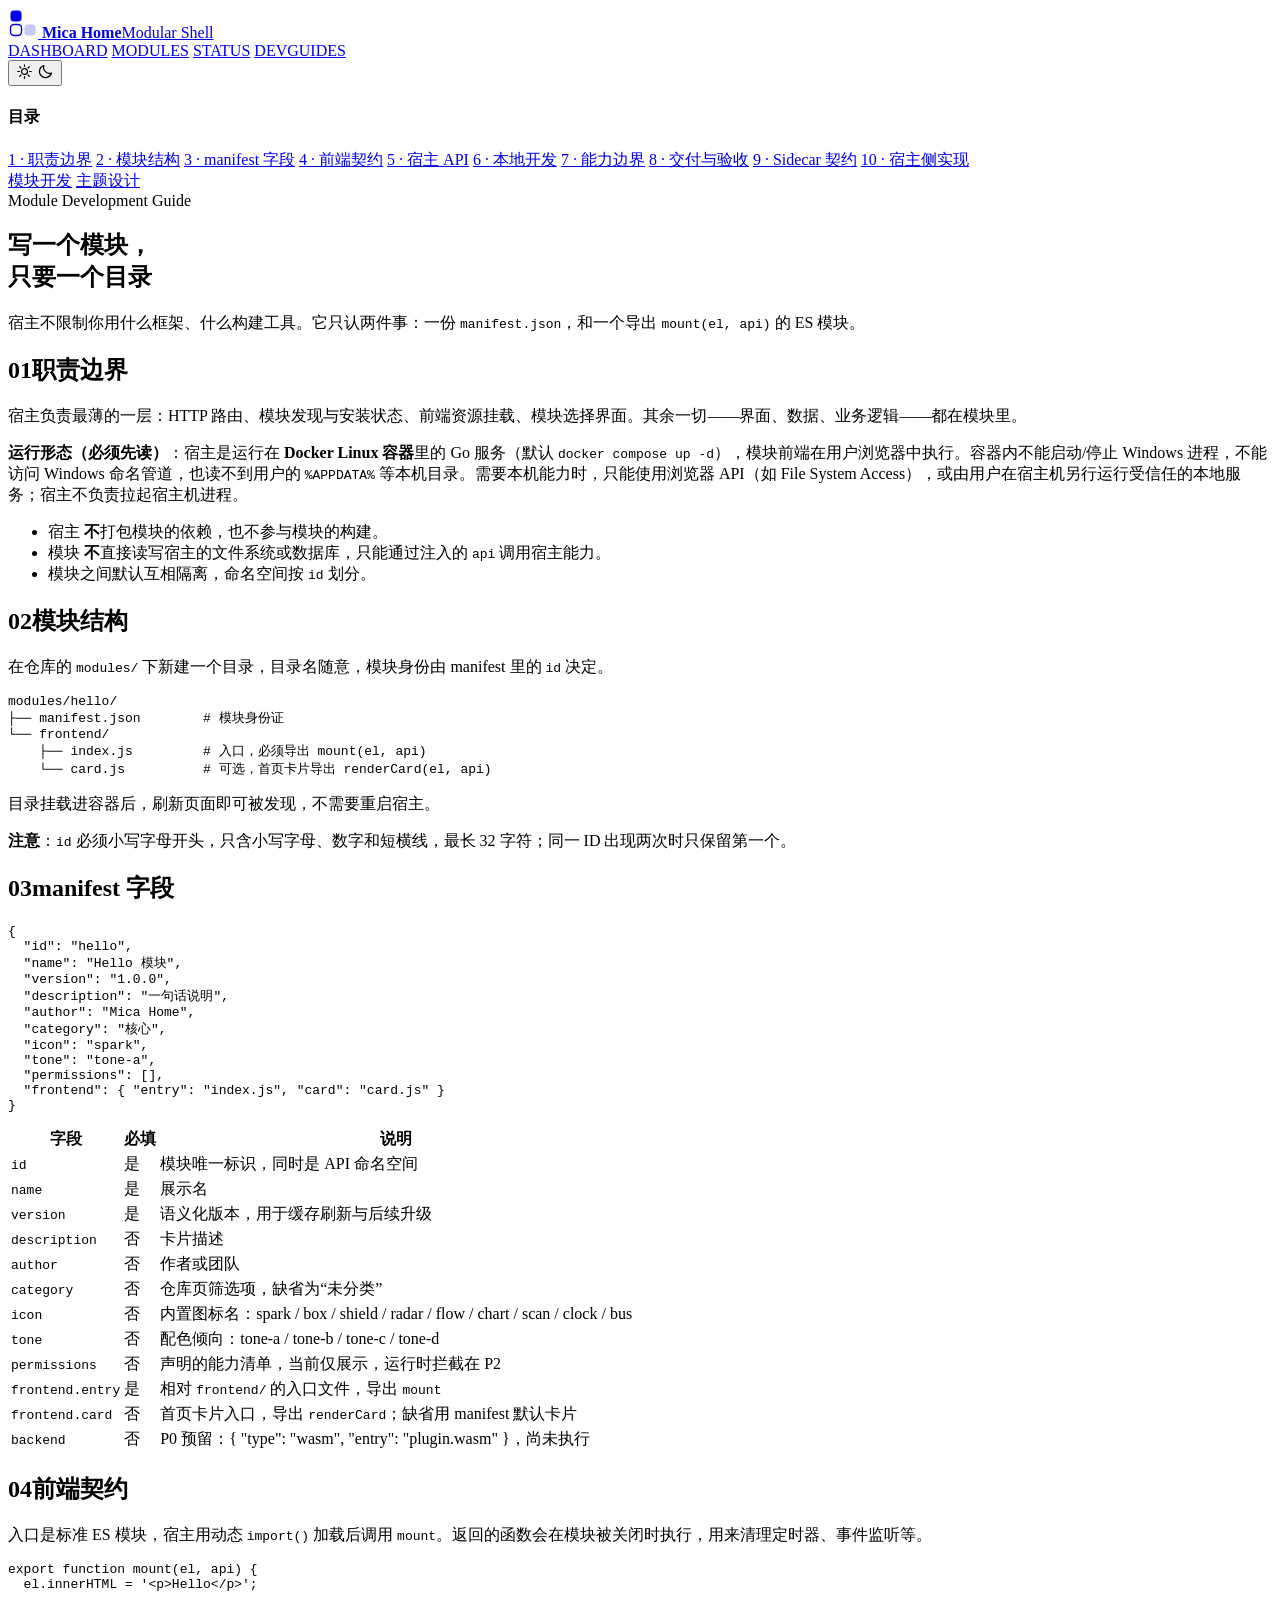
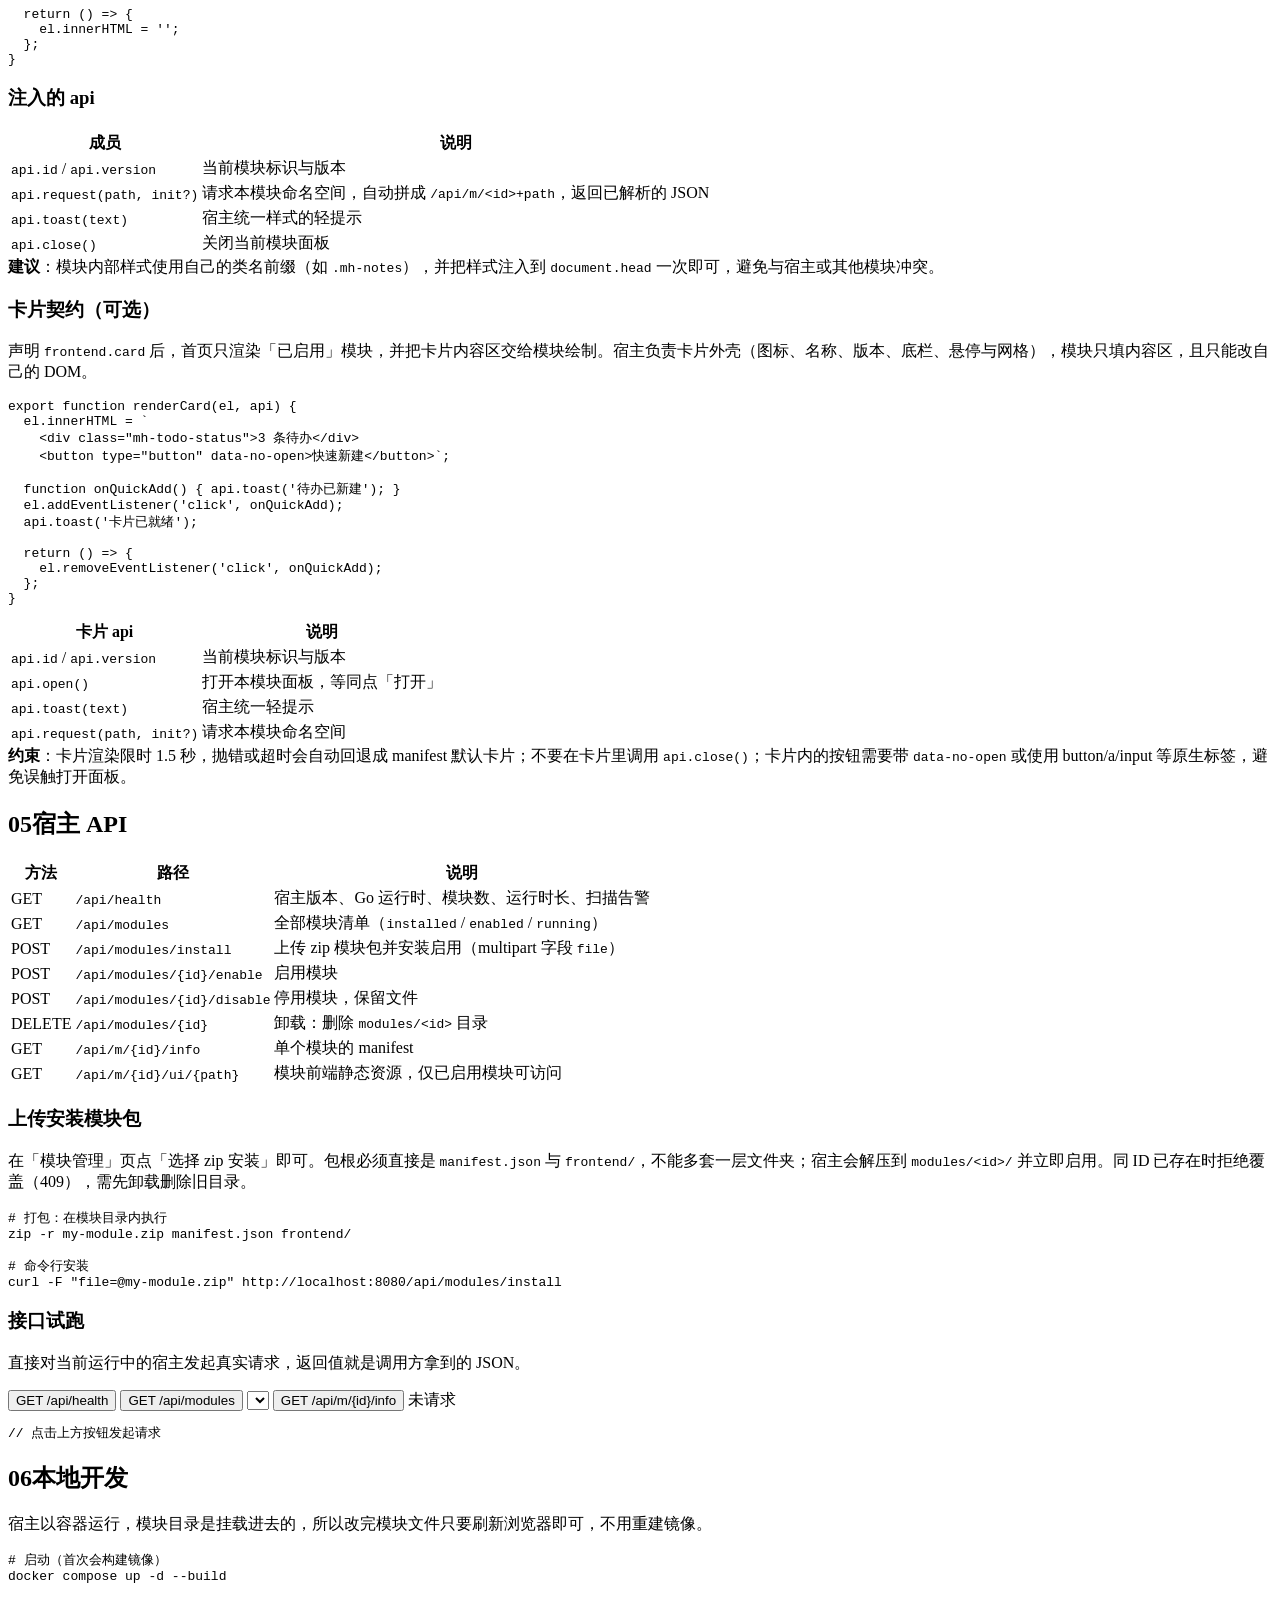
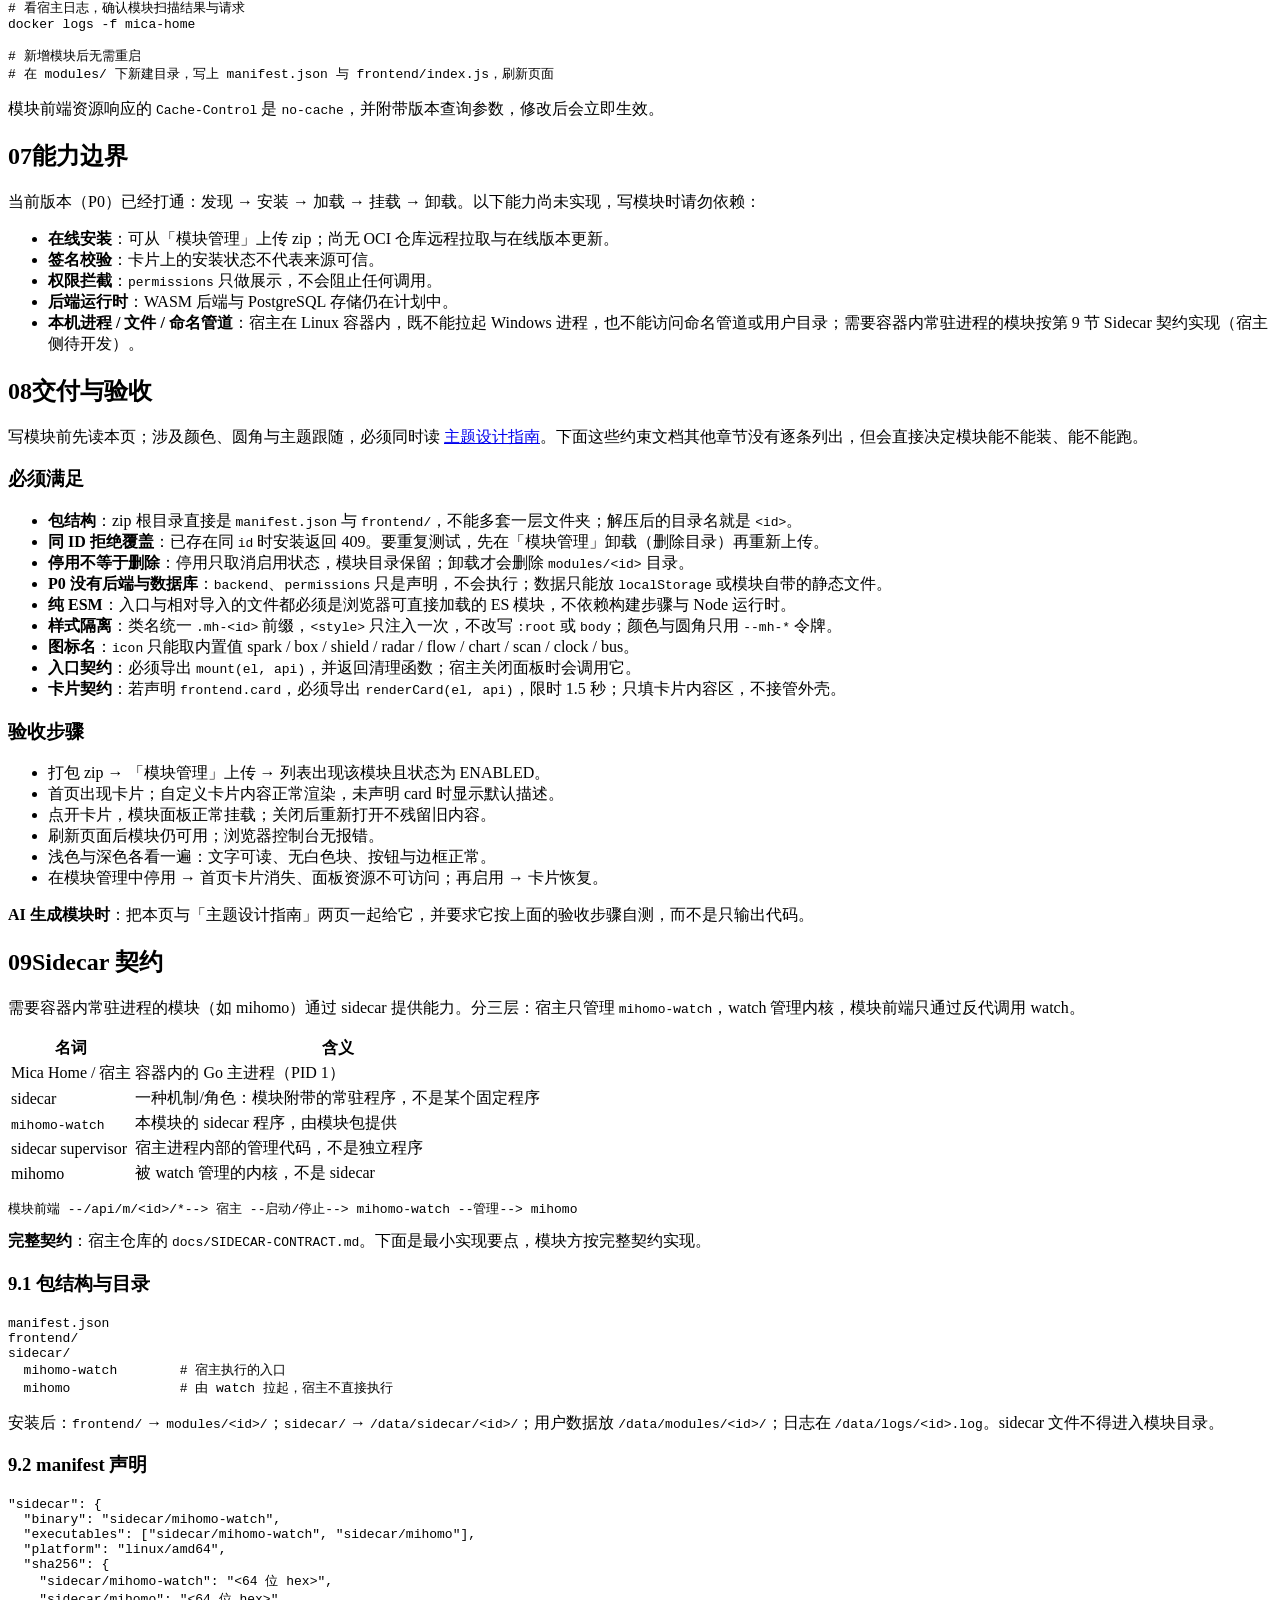
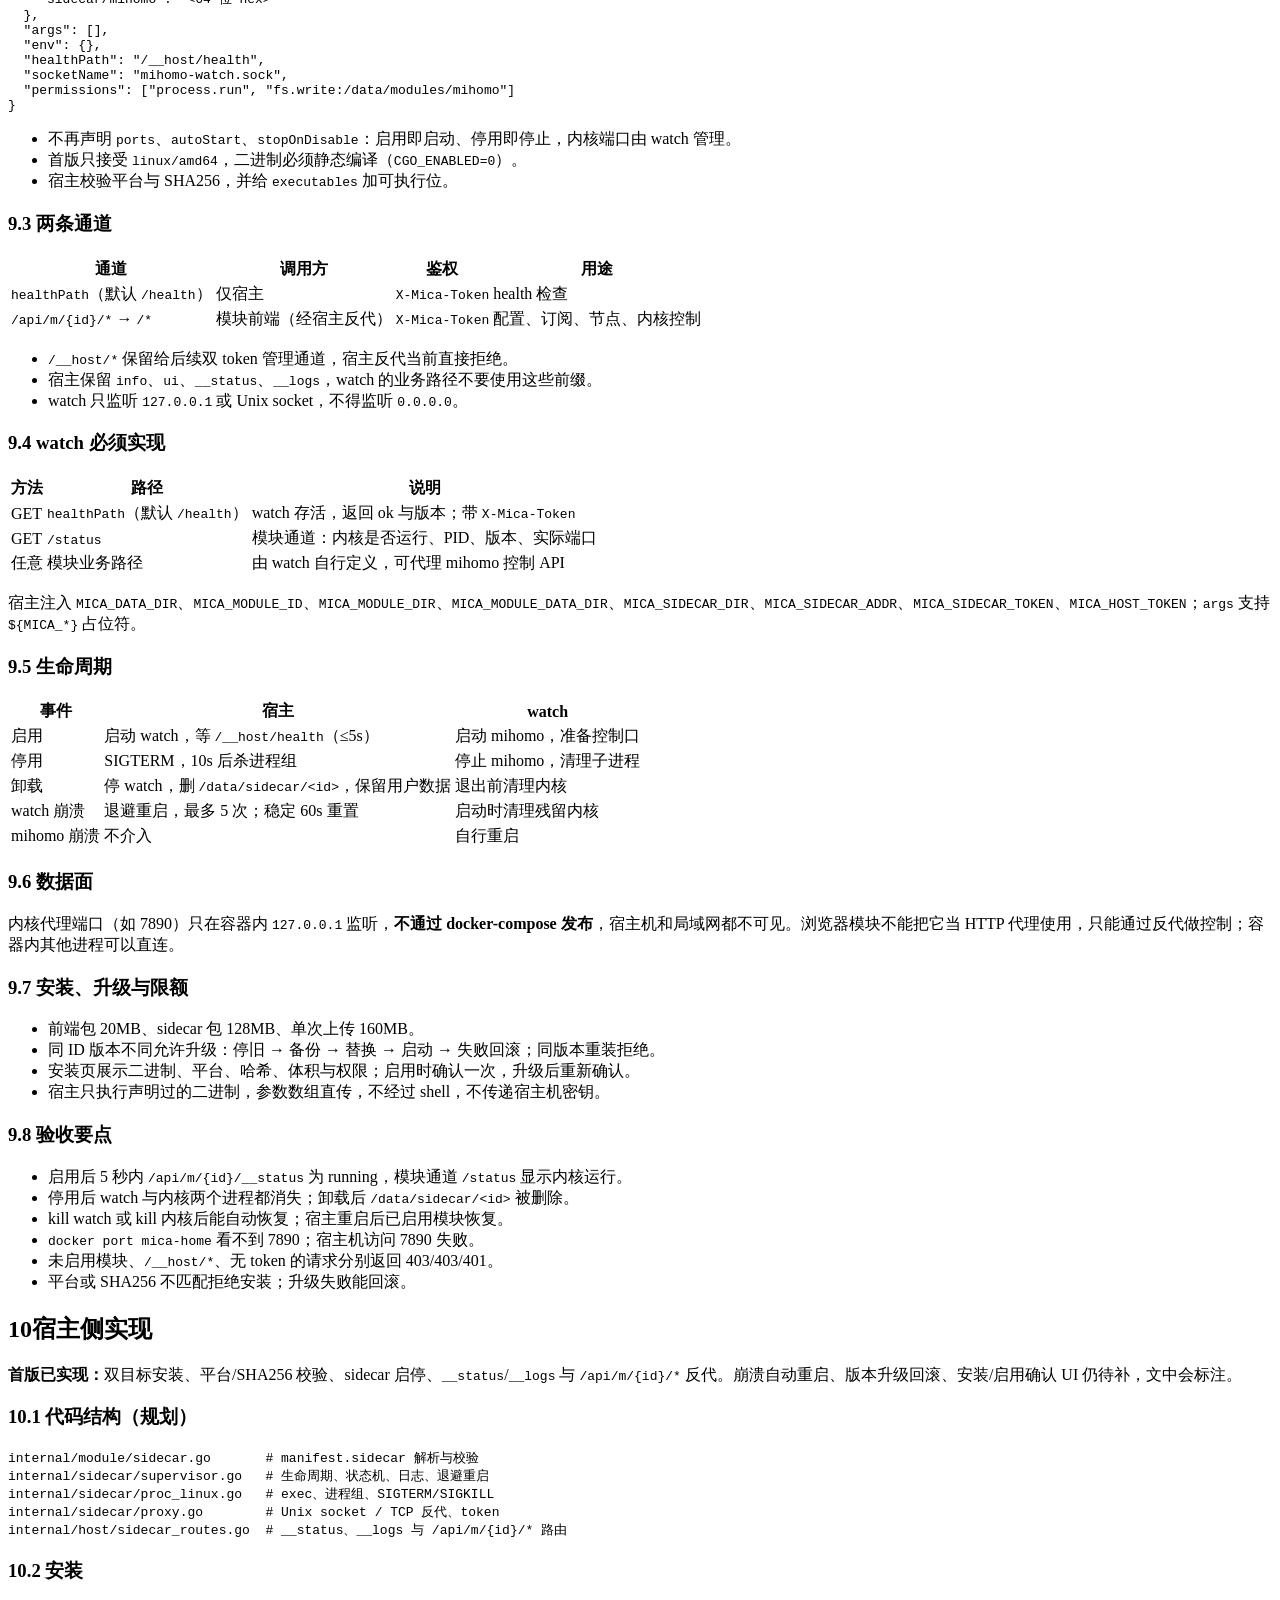
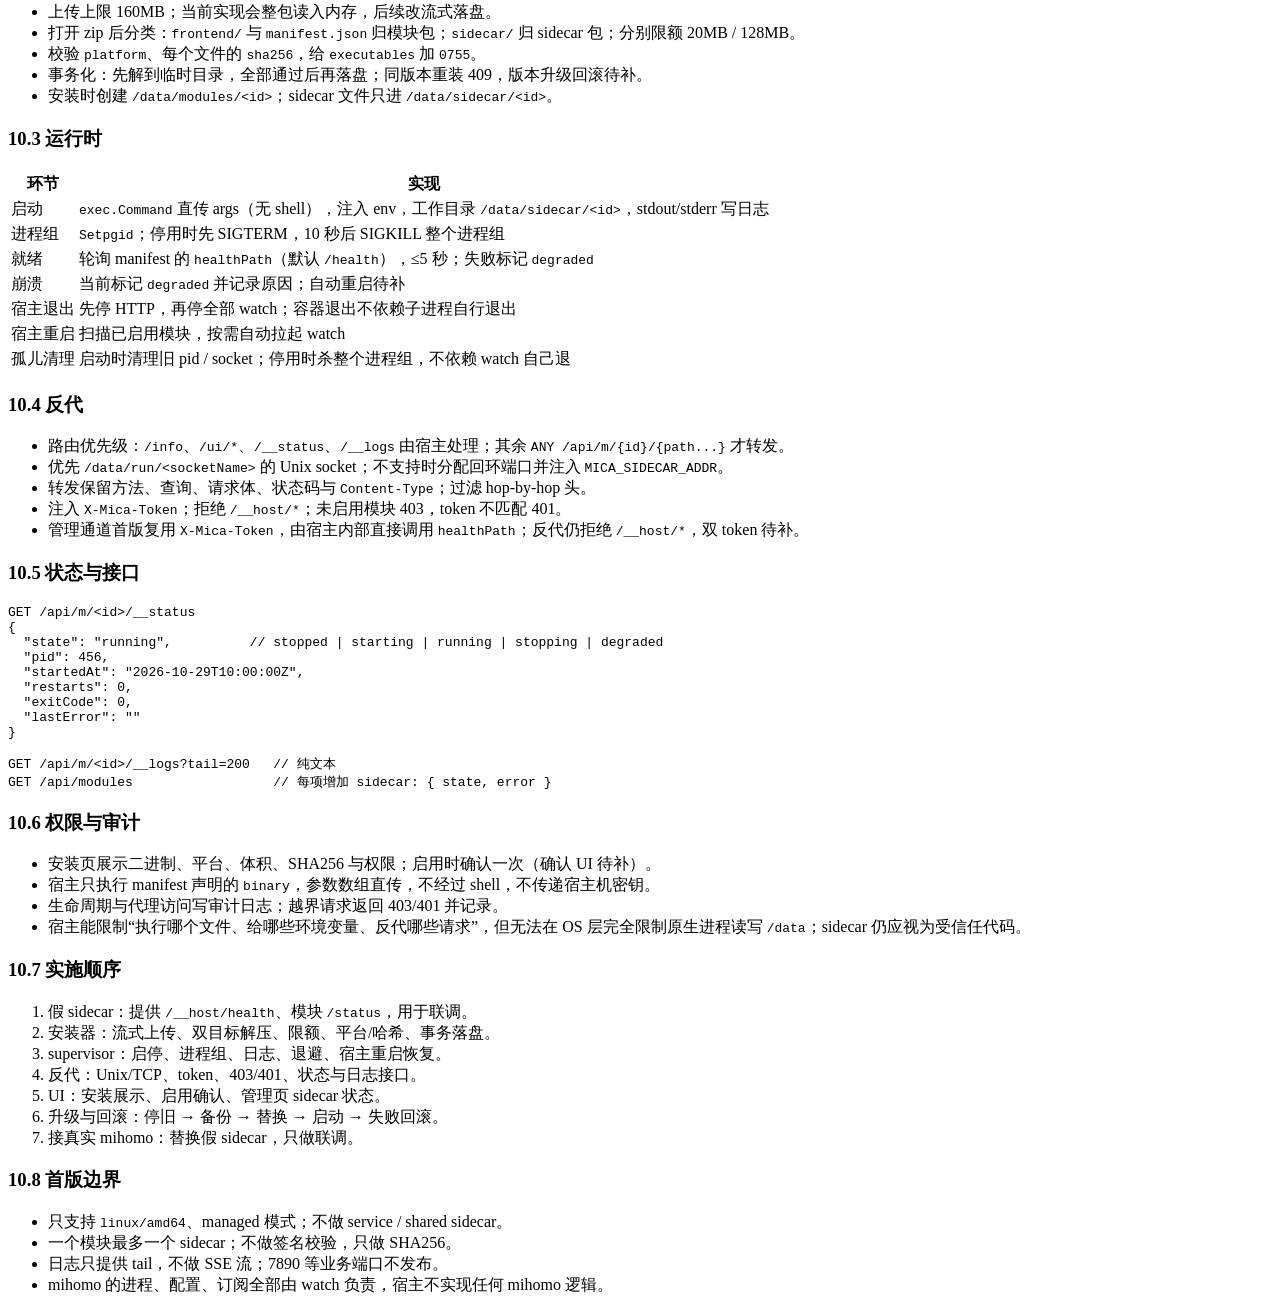
==== web/docs-modules.html @ d414cf8b "feat: 实现宿主 sidecar 首版并拆分文档与状态页 新增模块 sidecar 安装、启停、反代与状态日志接口；拆分模块/主题开发文档，新增 STATUS 页面；统一导航与视觉规范。" ====
<!DOCTYPE html>
<html lang="zh-CN">
<head>
<meta charset="UTF-8">
<meta name="viewport" content="width=device-width, initial-scale=1.0">
<title>模块开发 · Mica Home</title>
<link rel="preconnect" href="https://fonts.googleapis.com">
<link rel="preconnect" href="https://fonts.gstatic.com" crossorigin>
<link href="https://fonts.googleapis.com/css2?family=IBM+Plex+Mono:wght@400;500&display=swap" rel="stylesheet">
<link rel="stylesheet" href="/theme.css">
<link rel="stylesheet" href="/docs.css">
<script src="/theme.js"></script>
</head>
<body>
<div class="scene" aria-hidden="true"><div class="blob b1"></div><div class="blob b2"></div></div>

<header class="topbar">
  <a class="brand" href="/">
    <svg width="30" height="30" viewBox="0 0 30 30" fill="none" aria-hidden="true">
      <rect x="2.5" y="2.5" width="11" height="11" rx="3.5" fill="currentColor"/>
      <rect x="16.5" y="2.5" width="11" height="11" rx="3.5" fill="var(--mh-accent)"/>
      <rect x="2.5" y="16.5" width="11" height="11" rx="3.5" stroke="currentColor" stroke-width="1.4"/>
      <rect x="16.5" y="16.5" width="11" height="11" rx="3.5" fill="currentColor" opacity=".22"/>
    </svg>
    <span class="brand-name"><b>Mica Home</b><span>Modular Shell</span></span>
  </a>
  <nav class="topbar-nav" aria-label="主导航">
    <a href="/">DASHBOARD</a>
    <a href="/manage">MODULES</a>
    <a href="/status">STATUS</a>
    <a href="/docs/modules" aria-current="page">DEVGUIDES</a>
  </nav>
  <div class="spacer"></div>
  <button class="theme-toggle" data-theme-toggle type="button" aria-pressed="false" aria-label="切换主题" title="切换主题">
    <svg class="i-sun" width="17" height="17" viewBox="0 0 24 24" fill="none" stroke="currentColor" stroke-width="1.7" stroke-linecap="round" aria-hidden="true"><circle cx="12" cy="12" r="4.2"/><path d="M12 2.5v2.4M12 19.1v2.4M2.5 12h2.4M19.1 12h2.4M5.3 5.3l1.7 1.7M17 17l1.7 1.7M18.7 5.3L17 7M7 17l-1.7 1.7"/></svg>
    <svg class="i-moon" width="17" height="17" viewBox="0 0 24 24" fill="none" stroke="currentColor" stroke-width="1.7" stroke-linecap="round" stroke-linejoin="round" aria-hidden="true"><path d="M20.5 14.3A8.6 8.6 0 019.7 3.5a8.7 8.7 0 1010.8 10.8z"/></svg>
  </button>
</header>

<div class="layout">
  <aside class="toc">
    <h4>目录</h4>
    <a href="#overview">1 · 职责边界</a>
    <a href="#structure">2 · 模块结构</a>
    <a href="#manifest">3 · manifest 字段</a>
    <a href="#mount">4 · 前端契约</a>
    <a href="#api">5 · 宿主 API</a>
    <a href="#debug">6 · 本地开发</a>
    <a href="#roadmap">7 · 能力边界</a>
    <a href="#acceptance">8 · 交付与验收</a>
    <a href="#sidecar">9 · Sidecar 契约</a>
    <a href="#impl">10 · 宿主侧实现</a>
  </aside>

  <article>
    <nav class="doc-switch" aria-label="文档分册">
      <a href="/docs/modules" aria-current="page">模块开发</a>
      <a href="/docs/theme">主题设计</a>
    </nav>

    <div class="doc-head">
      <div class="eyebrow"><i></i>Module Development Guide</div>
      <h1>写一个模块，<br>只要一个目录</h1>
      <p>宿主不限制你用什么框架、什么构建工具。它只认两件事：一份 <code>manifest.json</code>，和一个导出 <code>mount(el, api)</code> 的 ES 模块。</p>
    </div>

    <section id="overview">
      <h2><span class="n">01</span>职责边界</h2>
      <p>宿主负责最薄的一层：HTTP 路由、模块发现与安装状态、前端资源挂载、模块选择界面。其余一切——界面、数据、业务逻辑——都在模块里。</p>
      <div class="note"><b>运行形态（必须先读）</b>：宿主是运行在 <b>Docker Linux 容器</b>里的 Go 服务（默认 <code>docker compose up -d</code>），模块前端在用户浏览器中执行。容器内不能启动/停止 Windows 进程，不能访问 Windows 命名管道，也读不到用户的 <code>%APPDATA%</code> 等本机目录。需要本机能力时，只能使用浏览器 API（如 File System Access），或由用户在宿主机另行运行受信任的本地服务；宿主不负责拉起宿主机进程。</div>
      <ul class="plain">
        <li>宿主 <b>不</b>打包模块的依赖，也不参与模块的构建。</li>
        <li>模块 <b>不</b>直接读写宿主的文件系统或数据库，只能通过注入的 <code>api</code> 调用宿主能力。</li>
        <li>模块之间默认互相隔离，命名空间按 <code>id</code> 划分。</li>
      </ul>
    </section>

    <section id="structure">
      <h2><span class="n">02</span>模块结构</h2>
      <p>在仓库的 <code>modules/</code> 下新建一个目录，目录名随意，模块身份由 manifest 里的 <code>id</code> 决定。</p>
      <pre><code>modules/hello/
├── manifest.json        # 模块身份证
└── frontend/
    ├── index.js         # 入口，必须导出 mount(el, api)
    └── card.js          # 可选，首页卡片导出 renderCard(el, api)</code></pre>
      <p>目录挂载进容器后，刷新页面即可被发现，不需要重启宿主。</p>
      <div class="note"><b>注意</b>：<code>id</code> 必须小写字母开头，只含小写字母、数字和短横线，最长 32 字符；同一 ID 出现两次时只保留第一个。</div>
    </section>

    <section id="manifest">
      <h2><span class="n">03</span>manifest 字段</h2>
      <pre><code>{
  "id": "hello",
  "name": "Hello 模块",
  "version": "1.0.0",
  "description": "一句话说明",
  "author": "Mica Home",
  "category": "核心",
  "icon": "spark",
  "tone": "tone-a",
  "permissions": [],
  "frontend": { "entry": "index.js", "card": "card.js" }
}</code></pre>
      <table>
        <thead><tr><th>字段</th><th>必填</th><th>说明</th></tr></thead>
        <tbody>
          <tr><td><code>id</code></td><td>是</td><td>模块唯一标识，同时是 API 命名空间</td></tr>
          <tr><td><code>name</code></td><td>是</td><td>展示名</td></tr>
          <tr><td><code>version</code></td><td>是</td><td>语义化版本，用于缓存刷新与后续升级</td></tr>
          <tr><td><code>description</code></td><td>否</td><td>卡片描述</td></tr>
          <tr><td><code>author</code></td><td>否</td><td>作者或团队</td></tr>
          <tr><td><code>category</code></td><td>否</td><td>仓库页筛选项，缺省为“未分类”</td></tr>
          <tr><td><code>icon</code></td><td>否</td><td>内置图标名：<span class="mono">spark / box / shield / radar / flow / chart / scan / clock / bus</span></td></tr>
          <tr><td><code>tone</code></td><td>否</td><td>配色倾向：<span class="mono">tone-a / tone-b / tone-c / tone-d</span></td></tr>
          <tr><td><code>permissions</code></td><td>否</td><td>声明的能力清单，当前仅展示，运行时拦截在 P2</td></tr>
          <tr><td><code>frontend.entry</code></td><td>是</td><td>相对 <code>frontend/</code> 的入口文件，导出 <code>mount</code></td></tr>
          <tr><td><code>frontend.card</code></td><td>否</td><td>首页卡片入口，导出 <code>renderCard</code>；缺省用 manifest 默认卡片</td></tr>
          <tr><td><code>backend</code></td><td>否</td><td>P0 预留：<span class="mono">{ "type": "wasm", "entry": "plugin.wasm" }</span>，尚未执行</td></tr>
        </tbody>
      </table>
    </section>

    <section id="mount">
      <h2><span class="n">04</span>前端契约</h2>
      <p>入口是标准 ES 模块，宿主用动态 <code>import()</code> 加载后调用 <code>mount</code>。返回的函数会在模块被关闭时执行，用来清理定时器、事件监听等。</p>
      <pre><code>export function mount(el, api) {
  el.innerHTML = '&lt;p&gt;Hello&lt;/p&gt;';

  return () =&gt; {
    el.innerHTML = '';
  };
}</code></pre>
      <h3>注入的 api</h3>
      <table>
        <thead><tr><th>成员</th><th>说明</th></tr></thead>
        <tbody>
          <tr><td><code>api.id</code> / <code>api.version</code></td><td>当前模块标识与版本</td></tr>
          <tr><td><code>api.request(path, init?)</code></td><td>请求本模块命名空间，自动拼成 <code>/api/m/&lt;id&gt;+path</code>，返回已解析的 JSON</td></tr>
          <tr><td><code>api.toast(text)</code></td><td>宿主统一样式的轻提示</td></tr>
          <tr><td><code>api.close()</code></td><td>关闭当前模块面板</td></tr>
        </tbody>
      </table>
      <div class="note"><b>建议</b>：模块内部样式使用自己的类名前缀（如 <code>.mh-notes</code>），并把样式注入到 <code>document.head</code> 一次即可，避免与宿主或其他模块冲突。</div>

      <h3>卡片契约（可选）</h3>
      <p>声明 <code>frontend.card</code> 后，首页只渲染「已启用」模块，并把卡片内容区交给模块绘制。宿主负责卡片外壳（图标、名称、版本、底栏、悬停与网格），模块只填内容区，且只能改自己的 DOM。</p>
      <pre><code>export function renderCard(el, api) {
  el.innerHTML = `
    &lt;div class="mh-todo-status"&gt;3 条待办&lt;/div&gt;
    &lt;button type="button" data-no-open&gt;快速新建&lt;/button&gt;`;

  function onQuickAdd() { api.toast('待办已新建'); }
  el.addEventListener('click', onQuickAdd);
  api.toast('卡片已就绪');

  return () =&gt; {
    el.removeEventListener('click', onQuickAdd);
  };
}</code></pre>
      <table>
        <thead><tr><th>卡片 api</th><th>说明</th></tr></thead>
        <tbody>
          <tr><td><code>api.id</code> / <code>api.version</code></td><td>当前模块标识与版本</td></tr>
          <tr><td><code>api.open()</code></td><td>打开本模块面板，等同点「打开」</td></tr>
          <tr><td><code>api.toast(text)</code></td><td>宿主统一轻提示</td></tr>
          <tr><td><code>api.request(path, init?)</code></td><td>请求本模块命名空间</td></tr>
        </tbody>
      </table>
      <div class="note"><b>约束</b>：卡片渲染限时 1.5 秒，抛错或超时会自动回退成 manifest 默认卡片；不要在卡片里调用 <code>api.close()</code>；卡片内的按钮需要带 <code>data-no-open</code> 或使用 button/a/input 等原生标签，避免误触打开面板。</div>
    </section>

    <section id="api">
      <h2><span class="n">05</span>宿主 API</h2>
      <table>
        <thead><tr><th>方法</th><th>路径</th><th>说明</th></tr></thead>
        <tbody>
          <tr><td>GET</td><td><code>/api/health</code></td><td>宿主版本、Go 运行时、模块数、运行时长、扫描告警</td></tr>
          <tr><td>GET</td><td><code>/api/modules</code></td><td>全部模块清单（<code>installed</code> / <code>enabled</code> / <code>running</code>）</td></tr>
          <tr><td>POST</td><td><code>/api/modules/install</code></td><td>上传 zip 模块包并安装启用（multipart 字段 <code>file</code>）</td></tr>
          <tr><td>POST</td><td><code>/api/modules/{id}/enable</code></td><td>启用模块</td></tr>
          <tr><td>POST</td><td><code>/api/modules/{id}/disable</code></td><td>停用模块，保留文件</td></tr>
          <tr><td>DELETE</td><td><code>/api/modules/{id}</code></td><td>卸载：删除 <code>modules/&lt;id&gt;</code> 目录</td></tr>
          <tr><td>GET</td><td><code>/api/m/{id}/info</code></td><td>单个模块的 manifest</td></tr>
          <tr><td>GET</td><td><code>/api/m/{id}/ui/{path}</code></td><td>模块前端静态资源，仅已启用模块可访问</td></tr>
        </tbody>
      </table>
      <h3>上传安装模块包</h3>
      <p>在「模块管理」页点「选择 zip 安装」即可。包根必须直接是 <code>manifest.json</code> 与 <code>frontend/</code>，不能多套一层文件夹；宿主会解压到 <code>modules/&lt;id&gt;/</code> 并立即启用。同 ID 已存在时拒绝覆盖（409），需先卸载删除旧目录。</p>
      <pre><code># 打包：在模块目录内执行
zip -r my-module.zip manifest.json frontend/

# 命令行安装
curl -F "file=@my-module.zip" http://localhost:8080/api/modules/install</code></pre>
      <h3>接口试跑</h3>
      <p>直接对当前运行中的宿主发起真实请求，返回值就是调用方拿到的 JSON。</p>
      <div class="try">
        <button data-get="/api/health">GET /api/health</button>
        <button data-get="/api/modules">GET /api/modules</button>
        <select id="mod-pick" aria-label="选择模块"></select>
        <button data-info>GET /api/m/{id}/info</button>
        <span class="status" id="api-status">未请求</span>
      </div>
      <pre id="api-out"><code>// 点击上方按钮发起请求</code></pre>
    </section>

    <section id="debug">
      <h2><span class="n">06</span>本地开发</h2>
      <p>宿主以容器运行，模块目录是挂载进去的，所以改完模块文件只要刷新浏览器即可，不用重建镜像。</p>
      <pre><code># 启动（首次会构建镜像）
docker compose up -d --build

# 看宿主日志，确认模块扫描结果与请求
docker logs -f mica-home

# 新增模块后无需重启
# 在 modules/ 下新建目录，写上 manifest.json 与 frontend/index.js，刷新页面</code></pre>
      <p>模块前端资源响应的 <code>Cache-Control</code> 是 <code>no-cache</code>，并附带版本查询参数，修改后会立即生效。</p>
    </section>

    <section id="roadmap">
      <h2><span class="n">07</span>能力边界</h2>
      <p>当前版本（P0）已经打通：发现 → 安装 → 加载 → 挂载 → 卸载。以下能力尚未实现，写模块时请勿依赖：</p>
      <ul class="plain">
        <li><b>在线安装</b>：可从「模块管理」上传 zip；尚无 OCI 仓库远程拉取与在线版本更新。</li>
        <li><b>签名校验</b>：卡片上的安装状态不代表来源可信。</li>
        <li><b>权限拦截</b>：<code>permissions</code> 只做展示，不会阻止任何调用。</li>
        <li><b>后端运行时</b>：WASM 后端与 PostgreSQL 存储仍在计划中。</li>
        <li><b>本机进程 / 文件 / 命名管道</b>：宿主在 Linux 容器内，既不能拉起 Windows 进程，也不能访问命名管道或用户目录；需要容器内常驻进程的模块按第 9 节 Sidecar 契约实现（宿主侧待开发）。</li>
      </ul>
    </section>

    <section id="acceptance">
      <h2><span class="n">08</span>交付与验收</h2>
      <p>写模块前先读本页；涉及颜色、圆角与主题跟随，必须同时读 <a href="/docs/theme">主题设计指南</a>。下面这些约束文档其他章节没有逐条列出，但会直接决定模块能不能装、能不能跑。</p>

      <h3>必须满足</h3>
      <ul class="plain">
        <li><b>包结构</b>：zip 根目录直接是 <code>manifest.json</code> 与 <code>frontend/</code>，不能多套一层文件夹；解压后的目录名就是 <code>&lt;id&gt;</code>。</li>
        <li><b>同 ID 拒绝覆盖</b>：已存在同 <code>id</code> 时安装返回 409。要重复测试，先在「模块管理」卸载（删除目录）再重新上传。</li>
        <li><b>停用不等于删除</b>：停用只取消启用状态，模块目录保留；卸载才会删除 <code>modules/&lt;id&gt;</code> 目录。</li>
        <li><b>P0 没有后端与数据库</b>：<code>backend</code>、<code>permissions</code> 只是声明，不会执行；数据只能放 <code>localStorage</code> 或模块自带的静态文件。</li>
        <li><b>纯 ESM</b>：入口与相对导入的文件都必须是浏览器可直接加载的 ES 模块，不依赖构建步骤与 Node 运行时。</li>
        <li><b>样式隔离</b>：类名统一 <code>.mh-&lt;id&gt;</code> 前缀，<code>&lt;style&gt;</code> 只注入一次，不改写 <code>:root</code> 或 <code>body</code>；颜色与圆角只用 <code>--mh-*</code> 令牌。</li>
        <li><b>图标名</b>：<code>icon</code> 只能取内置值 <span class="mono">spark / box / shield / radar / flow / chart / scan / clock / bus</span>。</li>
        <li><b>入口契约</b>：必须导出 <code>mount(el, api)</code>，并返回清理函数；宿主关闭面板时会调用它。</li>
        <li><b>卡片契约</b>：若声明 <code>frontend.card</code>，必须导出 <code>renderCard(el, api)</code>，限时 1.5 秒；只填卡片内容区，不接管外壳。</li>
      </ul>

      <h3>验收步骤</h3>
      <ul class="plain">
        <li>打包 zip → 「模块管理」上传 → 列表出现该模块且状态为 ENABLED。</li>
        <li>首页出现卡片；自定义卡片内容正常渲染，未声明 card 时显示默认描述。</li>
        <li>点开卡片，模块面板正常挂载；关闭后重新打开不残留旧内容。</li>
        <li>刷新页面后模块仍可用；浏览器控制台无报错。</li>
        <li>浅色与深色各看一遍：文字可读、无白色块、按钮与边框正常。</li>
        <li>在模块管理中停用 → 首页卡片消失、面板资源不可访问；再启用 → 卡片恢复。</li>
      </ul>
      <div class="note"><b>AI 生成模块时</b>：把本页与「主题设计指南」两页一起给它，并要求它按上面的验收步骤自测，而不是只输出代码。</div>
    </section>

    <section id="sidecar">
      <h2><span class="n">09</span>Sidecar 契约</h2>
      <p>需要容器内常驻进程的模块（如 mihomo）通过 sidecar 提供能力。分三层：宿主只管理 <code>mihomo-watch</code>，watch 管理内核，模块前端只通过反代调用 watch。</p>
      <table>
        <thead><tr><th>名词</th><th>含义</th></tr></thead>
        <tbody>
          <tr><td>Mica Home / 宿主</td><td>容器内的 Go 主进程（PID 1）</td></tr>
          <tr><td>sidecar</td><td>一种机制/角色：模块附带的常驻程序，不是某个固定程序</td></tr>
          <tr><td><code>mihomo-watch</code></td><td>本模块的 sidecar 程序，由模块包提供</td></tr>
          <tr><td>sidecar supervisor</td><td>宿主进程内部的管理代码，不是独立程序</td></tr>
          <tr><td>mihomo</td><td>被 watch 管理的内核，不是 sidecar</td></tr>
        </tbody>
      </table>
      <pre><code>模块前端 --/api/m/&lt;id&gt;/*--&gt; 宿主 --启动/停止--&gt; mihomo-watch --管理--&gt; mihomo</code></pre>
      <div class="note"><b>完整契约</b>：宿主仓库的 <code>docs/SIDECAR-CONTRACT.md</code>。下面是最小实现要点，模块方按完整契约实现。</div>

      <h3>9.1 包结构与目录</h3>
      <pre><code>manifest.json
frontend/
sidecar/
  mihomo-watch        # 宿主执行的入口
  mihomo              # 由 watch 拉起，宿主不直接执行</code></pre>
      <p>安装后：<code>frontend/</code> → <code>modules/&lt;id&gt;/</code>；<code>sidecar/</code> → <code>/data/sidecar/&lt;id&gt;/</code>；用户数据放 <code>/data/modules/&lt;id&gt;/</code>；日志在 <code>/data/logs/&lt;id&gt;.log</code>。sidecar 文件不得进入模块目录。</p>

      <h3>9.2 manifest 声明</h3>
      <pre><code>"sidecar": {
  "binary": "sidecar/mihomo-watch",
  "executables": ["sidecar/mihomo-watch", "sidecar/mihomo"],
  "platform": "linux/amd64",
  "sha256": {
    "sidecar/mihomo-watch": "&lt;64 位 hex&gt;",
    "sidecar/mihomo": "&lt;64 位 hex&gt;"
  },
  "args": [],
  "env": {},
  "healthPath": "/__host/health",
  "socketName": "mihomo-watch.sock",
  "permissions": ["process.run", "fs.write:/data/modules/mihomo"]
}</code></pre>
      <ul class="plain">
        <li>不再声明 <code>ports</code>、<code>autoStart</code>、<code>stopOnDisable</code>：启用即启动、停用即停止，内核端口由 watch 管理。</li>
        <li>首版只接受 <code>linux/amd64</code>，二进制必须静态编译（<code>CGO_ENABLED=0</code>）。</li>
        <li>宿主校验平台与 SHA256，并给 <code>executables</code> 加可执行位。</li>
      </ul>

      <h3>9.3 两条通道</h3>
      <table>
        <thead><tr><th>通道</th><th>调用方</th><th>鉴权</th><th>用途</th></tr></thead>
        <tbody>
          <tr><td><code>healthPath</code>（默认 <code>/health</code>）</td><td>仅宿主</td><td><code>X-Mica-Token</code></td><td>health 检查</td></tr>
          <tr><td><code>/api/m/{id}/*</code> → <code>/*</code></td><td>模块前端（经宿主反代）</td><td><code>X-Mica-Token</code></td><td>配置、订阅、节点、内核控制</td></tr>
        </tbody>
      </table>
      <ul class="plain">
        <li><code>/__host/*</code> 保留给后续双 token 管理通道，宿主反代当前直接拒绝。</li>
        <li>宿主保留 <code>info</code>、<code>ui</code>、<code>__status</code>、<code>__logs</code>，watch 的业务路径不要使用这些前缀。</li>
        <li>watch 只监听 <code>127.0.0.1</code> 或 Unix socket，不得监听 <code>0.0.0.0</code>。</li>
      </ul>

      <h3>9.4 watch 必须实现</h3>
      <table>
        <thead><tr><th>方法</th><th>路径</th><th>说明</th></tr></thead>
        <tbody>
          <tr><td>GET</td><td><code>healthPath</code>（默认 <code>/health</code>）</td><td>watch 存活，返回 ok 与版本；带 <code>X-Mica-Token</code></td></tr>
          <tr><td>GET</td><td><code>/status</code></td><td>模块通道：内核是否运行、PID、版本、实际端口</td></tr>
          <tr><td>任意</td><td>模块业务路径</td><td>由 watch 自行定义，可代理 mihomo 控制 API</td></tr>
        </tbody>
      </table>
      <p>宿主注入 <code>MICA_DATA_DIR</code>、<code>MICA_MODULE_ID</code>、<code>MICA_MODULE_DIR</code>、<code>MICA_MODULE_DATA_DIR</code>、<code>MICA_SIDECAR_DIR</code>、<code>MICA_SIDECAR_ADDR</code>、<code>MICA_SIDECAR_TOKEN</code>、<code>MICA_HOST_TOKEN</code>；<code>args</code> 支持 <code>${MICA_*}</code> 占位符。</p>

      <h3>9.5 生命周期</h3>
      <table>
        <thead><tr><th>事件</th><th>宿主</th><th>watch</th></tr></thead>
        <tbody>
          <tr><td>启用</td><td>启动 watch，等 <code>/__host/health</code>（≤5s）</td><td>启动 mihomo，准备控制口</td></tr>
          <tr><td>停用</td><td>SIGTERM，10s 后杀进程组</td><td>停止 mihomo，清理子进程</td></tr>
          <tr><td>卸载</td><td>停 watch，删 <code>/data/sidecar/&lt;id&gt;</code>，保留用户数据</td><td>退出前清理内核</td></tr>
          <tr><td>watch 崩溃</td><td>退避重启，最多 5 次；稳定 60s 重置</td><td>启动时清理残留内核</td></tr>
          <tr><td>mihomo 崩溃</td><td>不介入</td><td>自行重启</td></tr>
        </tbody>
      </table>

      <h3>9.6 数据面</h3>
      <p>内核代理端口（如 7890）只在容器内 <code>127.0.0.1</code> 监听，<b>不通过 docker-compose 发布</b>，宿主机和局域网都不可见。浏览器模块不能把它当 HTTP 代理使用，只能通过反代做控制；容器内其他进程可以直连。</p>

      <h3>9.7 安装、升级与限额</h3>
      <ul class="plain">
        <li>前端包 20MB、sidecar 包 128MB、单次上传 160MB。</li>
        <li>同 ID 版本不同允许升级：停旧 → 备份 → 替换 → 启动 → 失败回滚；同版本重装拒绝。</li>
        <li>安装页展示二进制、平台、哈希、体积与权限；启用时确认一次，升级后重新确认。</li>
        <li>宿主只执行声明过的二进制，参数数组直传，不经过 shell，不传递宿主机密钥。</li>
      </ul>

      <h3>9.8 验收要点</h3>
      <ul class="plain">
        <li>启用后 5 秒内 <code>/api/m/{id}/__status</code> 为 running，模块通道 <code>/status</code> 显示内核运行。</li>
        <li>停用后 watch 与内核两个进程都消失；卸载后 <code>/data/sidecar/&lt;id&gt;</code> 被删除。</li>
        <li>kill watch 或 kill 内核后能自动恢复；宿主重启后已启用模块恢复。</li>
        <li><code>docker port mica-home</code> 看不到 7890；宿主机访问 7890 失败。</li>
        <li>未启用模块、<code>/__host/*</code>、无 token 的请求分别返回 403/403/401。</li>
        <li>平台或 SHA256 不匹配拒绝安装；升级失败能回滚。</li>
      </ul>
    </section>

    <section id="impl">
      <h2><span class="n">10</span>宿主侧实现</h2>
      <p><b>首版已实现：</b>双目标安装、平台/SHA256 校验、sidecar 启停、<code>__status</code>/<code>__logs</code> 与 <code>/api/m/{id}/*</code> 反代。崩溃自动重启、版本升级回滚、安装/启用确认 UI 仍待补，文中会标注。</p>

      <h3>10.1 代码结构（规划）</h3>
      <pre><code>internal/module/sidecar.go       # manifest.sidecar 解析与校验
internal/sidecar/supervisor.go   # 生命周期、状态机、日志、退避重启
internal/sidecar/proc_linux.go   # exec、进程组、SIGTERM/SIGKILL
internal/sidecar/proxy.go        # Unix socket / TCP 反代、token
internal/host/sidecar_routes.go  # __status、__logs 与 /api/m/{id}/* 路由</code></pre>

      <h3>10.2 安装</h3>
      <ul class="plain">
        <li>上传上限 160MB；当前实现会整包读入内存，后续改流式落盘。</li>
        <li>打开 zip 后分类：<code>frontend/</code> 与 <code>manifest.json</code> 归模块包；<code>sidecar/</code> 归 sidecar 包；分别限额 20MB / 128MB。</li>
        <li>校验 <code>platform</code>、每个文件的 <code>sha256</code>，给 <code>executables</code> 加 <code>0755</code>。</li>
        <li>事务化：先解到临时目录，全部通过后再落盘；同版本重装 409，版本升级回滚待补。</li>
        <li>安装时创建 <code>/data/modules/&lt;id&gt;</code>；sidecar 文件只进 <code>/data/sidecar/&lt;id&gt;</code>。</li>
      </ul>

      <h3>10.3 运行时</h3>
      <table>
        <thead><tr><th>环节</th><th>实现</th></tr></thead>
        <tbody>
          <tr><td>启动</td><td><code>exec.Command</code> 直传 args（无 shell），注入 env，工作目录 <code>/data/sidecar/&lt;id&gt;</code>，stdout/stderr 写日志</td></tr>
          <tr><td>进程组</td><td><code>Setpgid</code>；停用时先 SIGTERM，10 秒后 SIGKILL 整个进程组</td></tr>
          <tr><td>就绪</td><td>轮询 manifest 的 <code>healthPath</code>（默认 <code>/health</code>），≤5 秒；失败标记 <code>degraded</code></td></tr>
          <tr><td>崩溃</td><td>当前标记 <code>degraded</code> 并记录原因；自动重启待补</td></tr>
          <tr><td>宿主退出</td><td>先停 HTTP，再停全部 watch；容器退出不依赖子进程自行退出</td></tr>
          <tr><td>宿主重启</td><td>扫描已启用模块，按需自动拉起 watch</td></tr>
          <tr><td>孤儿清理</td><td>启动时清理旧 pid / socket；停用时杀整个进程组，不依赖 watch 自己退</td></tr>
        </tbody>
      </table>

      <h3>10.4 反代</h3>
      <ul class="plain">
        <li>路由优先级：<code>/info</code>、<code>/ui/*</code>、<code>/__status</code>、<code>/__logs</code> 由宿主处理；其余 <code>ANY /api/m/{id}/{path...}</code> 才转发。</li>
        <li>优先 <code>/data/run/&lt;socketName&gt;</code> 的 Unix socket；不支持时分配回环端口并注入 <code>MICA_SIDECAR_ADDR</code>。</li>
        <li>转发保留方法、查询、请求体、状态码与 <code>Content-Type</code>；过滤 hop-by-hop 头。</li>
        <li>注入 <code>X-Mica-Token</code>；拒绝 <code>/__host/*</code>；未启用模块 403，token 不匹配 401。</li>
        <li>管理通道首版复用 <code>X-Mica-Token</code>，由宿主内部直接调用 <code>healthPath</code>；反代仍拒绝 <code>/__host/*</code>，双 token 待补。</li>
      </ul>

      <h3>10.5 状态与接口</h3>
      <pre><code>GET /api/m/&lt;id&gt;/__status
{
  "state": "running",          // stopped | starting | running | stopping | degraded
  "pid": 456,
  "startedAt": "2026-10-29T10:00:00Z",
  "restarts": 0,
  "exitCode": 0,
  "lastError": ""
}

GET /api/m/&lt;id&gt;/__logs?tail=200   // 纯文本
GET /api/modules                  // 每项增加 sidecar: { state, error }</code></pre>

      <h3>10.6 权限与审计</h3>
      <ul class="plain">
        <li>安装页展示二进制、平台、体积、SHA256 与权限；启用时确认一次（确认 UI 待补）。</li>
        <li>宿主只执行 manifest 声明的 <code>binary</code>，参数数组直传，不经过 shell，不传递宿主机密钥。</li>
        <li>生命周期与代理访问写审计日志；越界请求返回 403/401 并记录。</li>
        <li>宿主能限制“执行哪个文件、给哪些环境变量、反代哪些请求”，但无法在 OS 层完全限制原生进程读写 <code>/data</code>；sidecar 仍应视为受信任代码。</li>
      </ul>

      <h3>10.7 实施顺序</h3>
      <ol class="plain">
        <li>假 sidecar：提供 <code>/__host/health</code>、模块 <code>/status</code>，用于联调。</li>
        <li>安装器：流式上传、双目标解压、限额、平台/哈希、事务落盘。</li>
        <li>supervisor：启停、进程组、日志、退避、宿主重启恢复。</li>
        <li>反代：Unix/TCP、token、403/401、状态与日志接口。</li>
        <li>UI：安装展示、启用确认、管理页 sidecar 状态。</li>
        <li>升级与回滚：停旧 → 备份 → 替换 → 启动 → 失败回滚。</li>
        <li>接真实 mihomo：替换假 sidecar，只做联调。</li>
      </ol>

      <h3>10.8 首版边界</h3>
      <ul class="plain">
        <li>只支持 <code>linux/amd64</code>、managed 模式；不做 service / shared sidecar。</li>
        <li>一个模块最多一个 sidecar；不做签名校验，只做 SHA256。</li>
        <li>日志只提供 tail，不做 SSE 流；7890 等业务端口不发布。</li>
        <li>mihomo 的进程、配置、订阅全部由 watch 负责，宿主不实现任何 mihomo 逻辑。</li>
      </ul>
    </section>
  </article>
</div>

<script>
const out = document.getElementById('api-out');
const status = document.getElementById('api-status');
const pick = document.getElementById('mod-pick');

function show(text, note) {
  out.innerHTML = '<code></code>';
  out.firstElementChild.textContent = text;
  status.textContent = note || '';
}

async function call(path) {
  status.textContent = '请求中…';
  try {
    const res = await fetch(path);
    const text = await res.text();
    let pretty = text;
    try { pretty = JSON.stringify(JSON.parse(text), null, 2); } catch {}
    show(pretty, `${res.status} · ${path}`);
  } catch (err) {
    show(String(err), `失败 · ${path}`);
  }
}

document.querySelectorAll('[data-get]').forEach(btn => {
  btn.addEventListener('click', () => call(btn.dataset.get));
});

document.querySelector('[data-info]').addEventListener('click', () => {
  if (!pick.value) return;
  call(`/api/m/${pick.value}/info`);
});

fetch('/api/modules').then(r => r.json()).then(list => {
  pick.innerHTML = list.map(m => `<option value="${m.id}">${m.name} (${m.id})</option>`).join('');
}).catch(() => {});
</script>
<script src="/docs.js"></script>
</body>
</html>
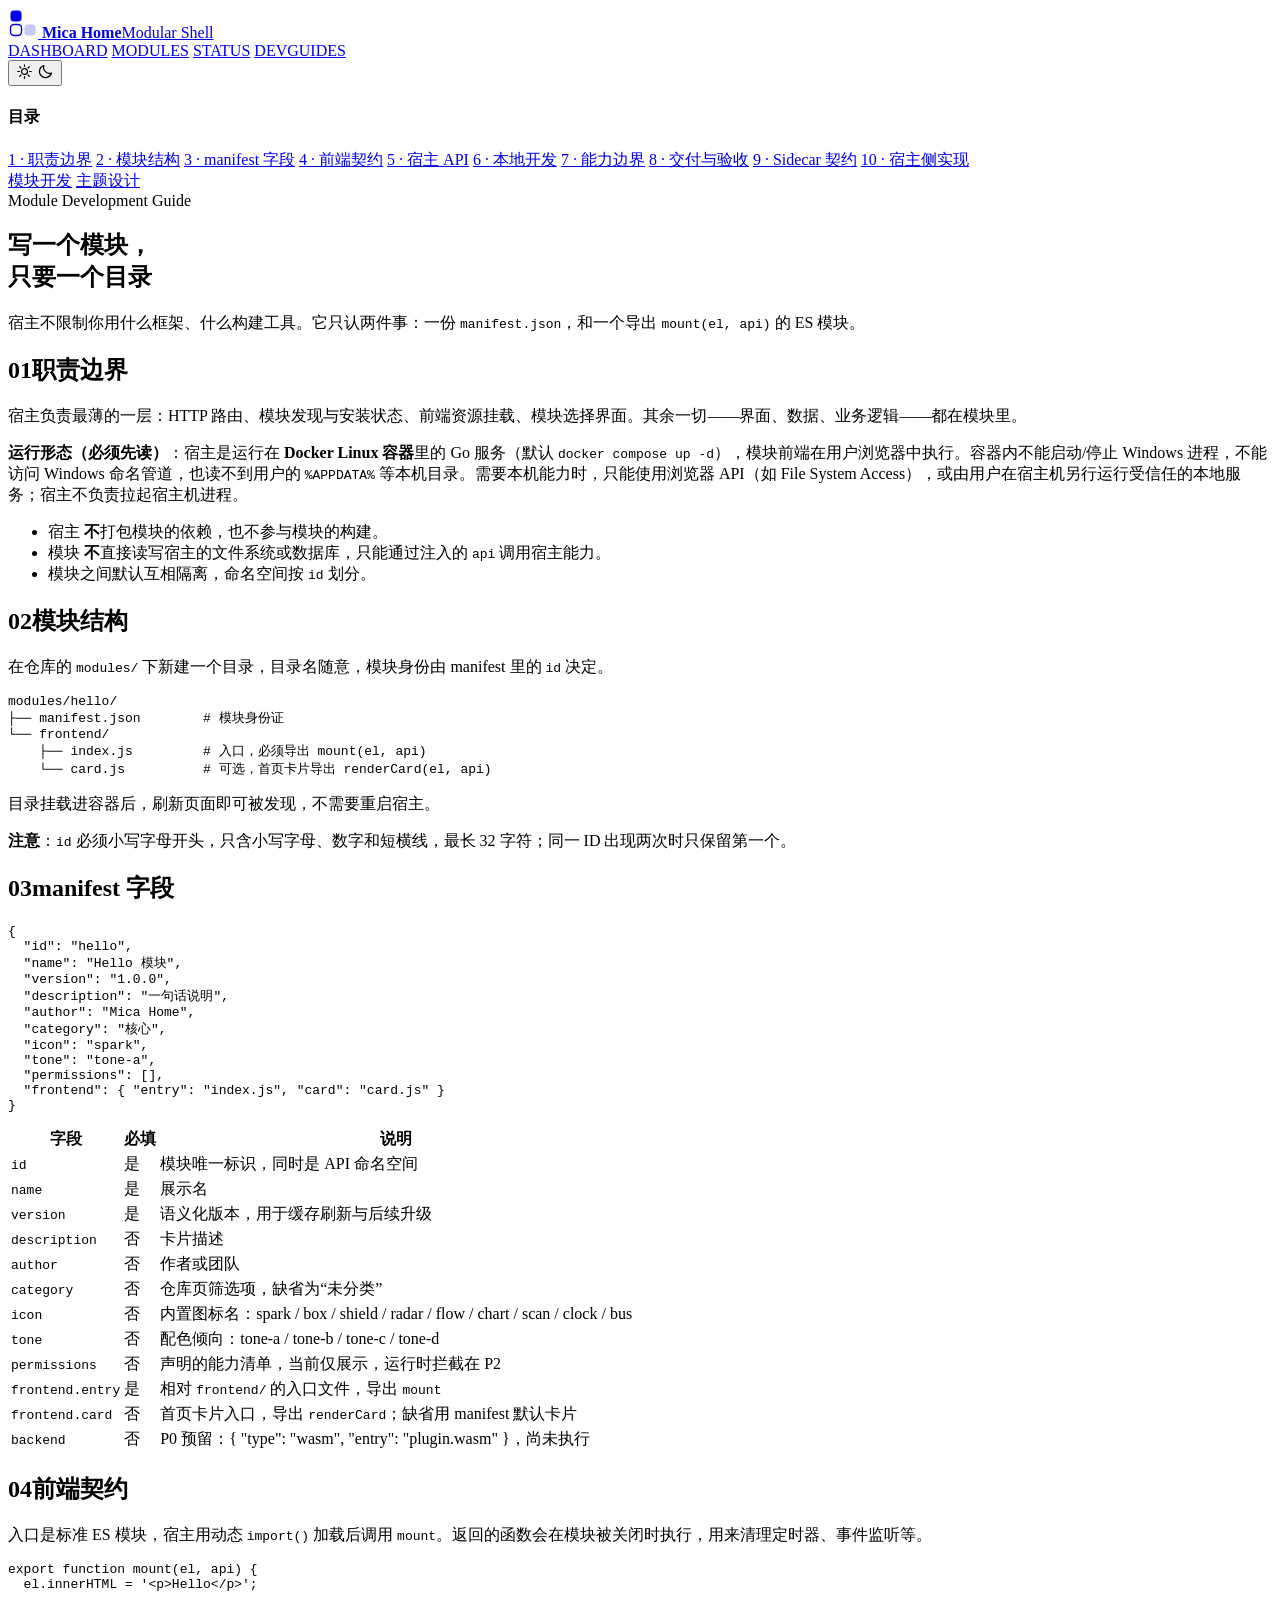
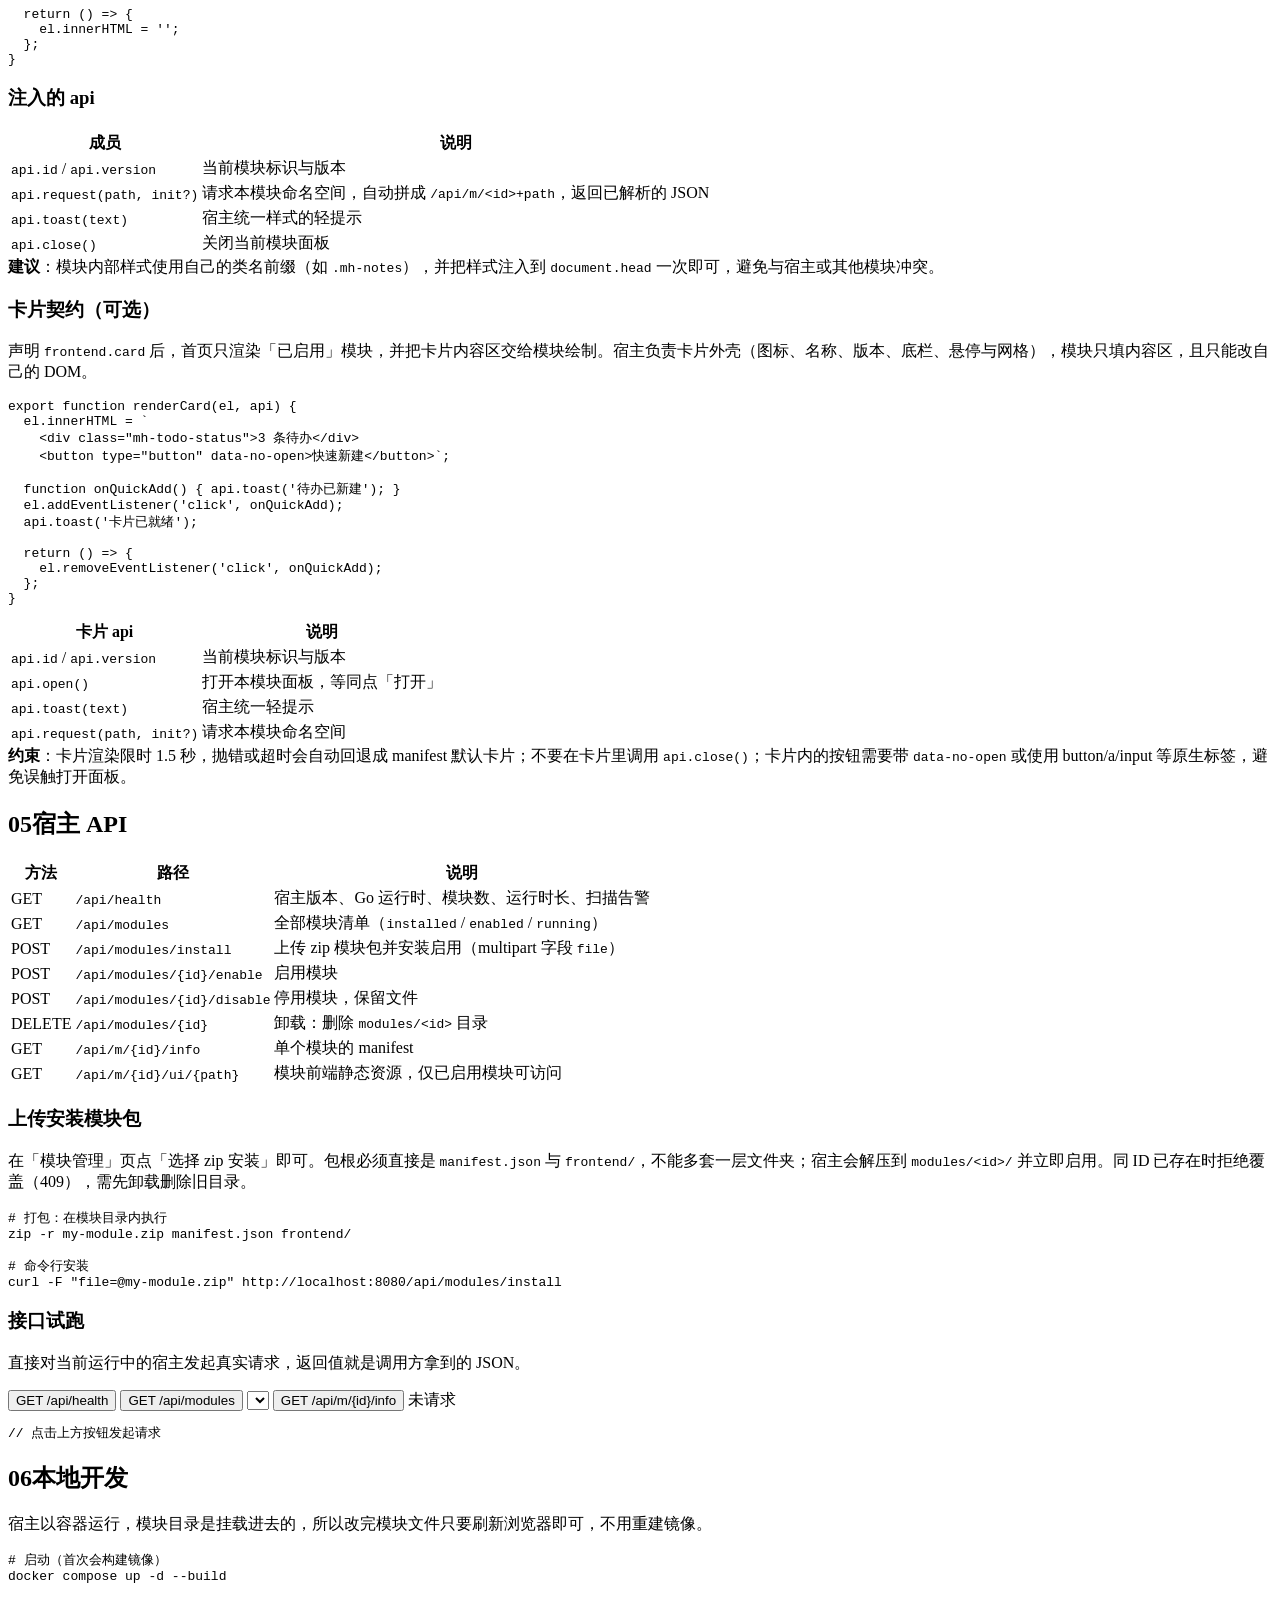
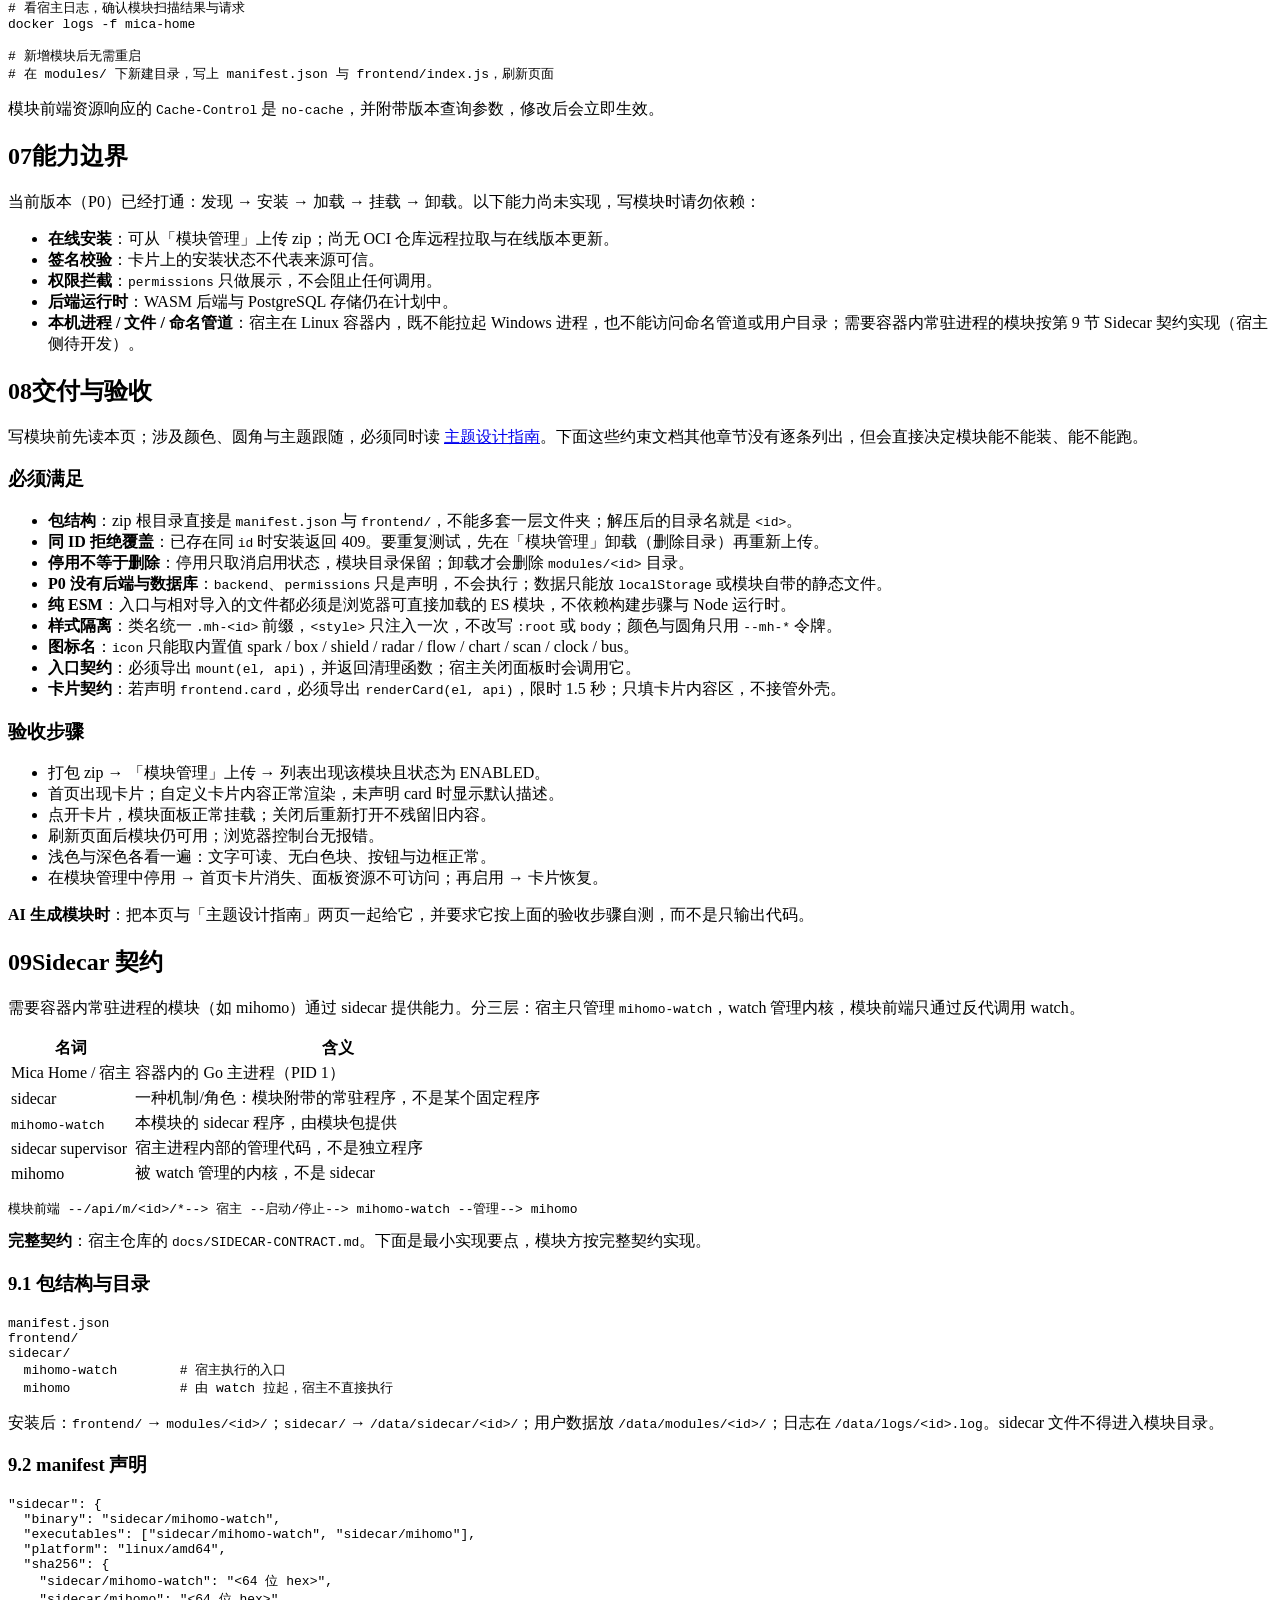
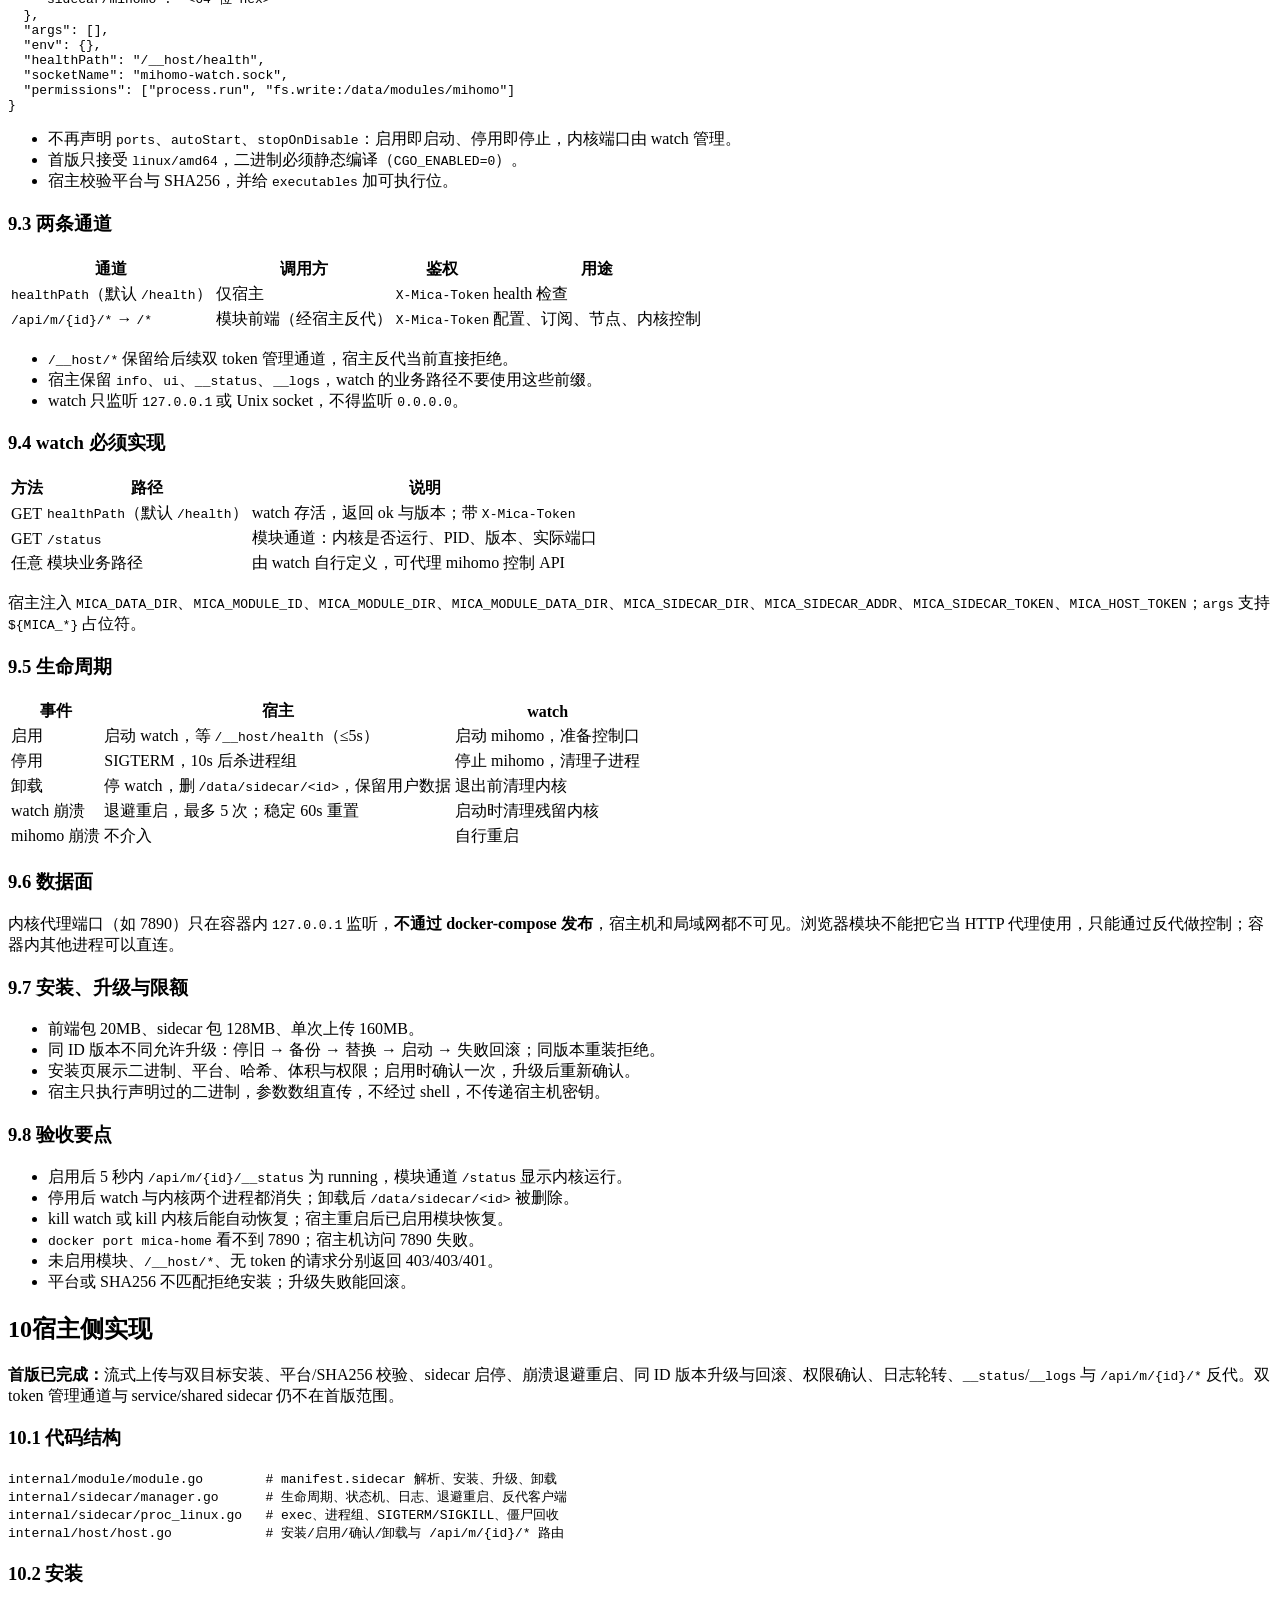
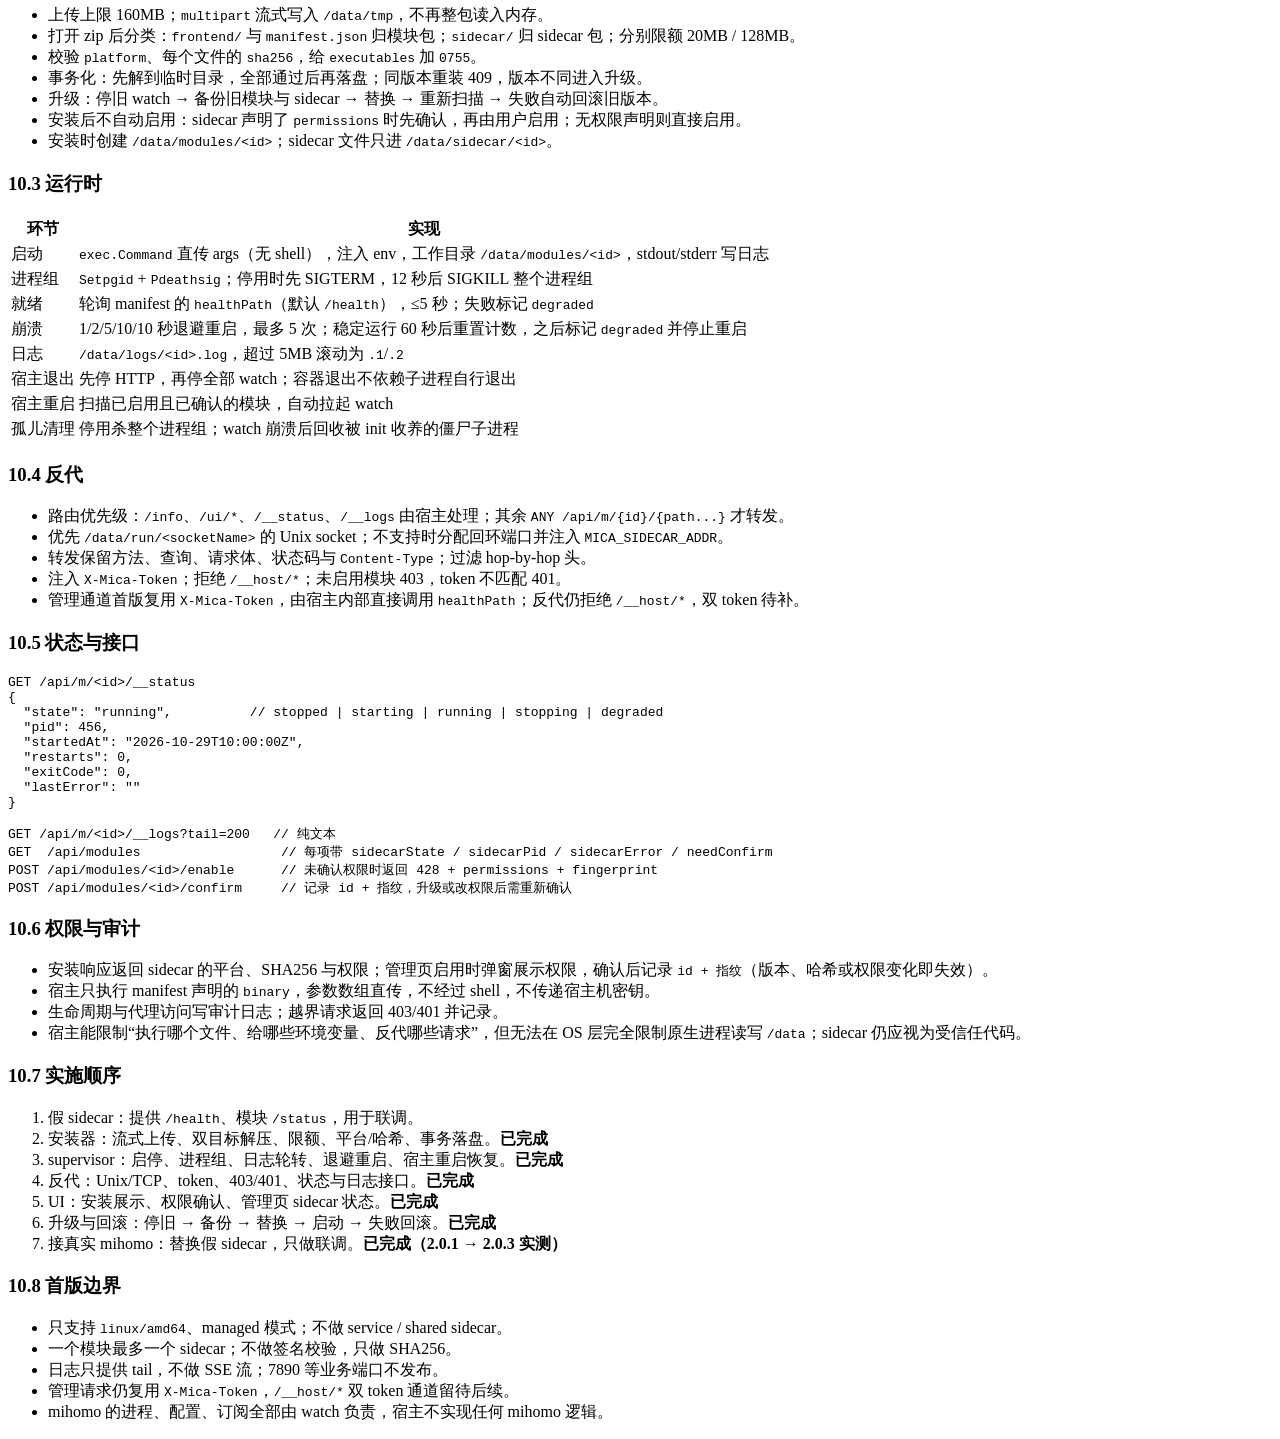
==== commit 019a2b66: "feat: 完成 sidecar 首版收尾（崩溃重启、升级回滚、权限确认、日志轮转、流式上传与卸载清理）" ====
--- a/web/docs-modules.html
+++ b/web/docs-modules.html
@@ -364,21 +364,22 @@
 
     <section id="impl">
       <h2><span class="n">10</span>宿主侧实现</h2>
-      <p><b>首版已实现：</b>双目标安装、平台/SHA256 校验、sidecar 启停、<code>__status</code>/<code>__logs</code> 与 <code>/api/m/{id}/*</code> 反代。崩溃自动重启、版本升级回滚、安装/启用确认 UI 仍待补，文中会标注。</p>
-
-      <h3>10.1 代码结构（规划）</h3>
-      <pre><code>internal/module/sidecar.go       # manifest.sidecar 解析与校验
-internal/sidecar/supervisor.go   # 生命周期、状态机、日志、退避重启
-internal/sidecar/proc_linux.go   # exec、进程组、SIGTERM/SIGKILL
-internal/sidecar/proxy.go        # Unix socket / TCP 反代、token
-internal/host/sidecar_routes.go  # __status、__logs 与 /api/m/{id}/* 路由</code></pre>
+      <p><b>首版已完成：</b>流式上传与双目标安装、平台/SHA256 校验、sidecar 启停、崩溃退避重启、同 ID 版本升级与回滚、权限确认、日志轮转、<code>__status</code>/<code>__logs</code> 与 <code>/api/m/{id}/*</code> 反代。双 token 管理通道与 service/shared sidecar 仍不在首版范围。</p>
+
+      <h3>10.1 代码结构</h3>
+      <pre><code>internal/module/module.go        # manifest.sidecar 解析、安装、升级、卸载
+internal/sidecar/manager.go      # 生命周期、状态机、日志、退避重启、反代客户端
+internal/sidecar/proc_linux.go   # exec、进程组、SIGTERM/SIGKILL、僵尸回收
+internal/host/host.go            # 安装/启用/确认/卸载与 /api/m/{id}/* 路由</code></pre>
 
       <h3>10.2 安装</h3>
       <ul class="plain">
-        <li>上传上限 160MB；当前实现会整包读入内存，后续改流式落盘。</li>
+        <li>上传上限 160MB；<code>multipart</code> 流式写入 <code>/data/tmp</code>，不再整包读入内存。</li>
         <li>打开 zip 后分类：<code>frontend/</code> 与 <code>manifest.json</code> 归模块包；<code>sidecar/</code> 归 sidecar 包；分别限额 20MB / 128MB。</li>
         <li>校验 <code>platform</code>、每个文件的 <code>sha256</code>，给 <code>executables</code> 加 <code>0755</code>。</li>
-        <li>事务化：先解到临时目录，全部通过后再落盘；同版本重装 409，版本升级回滚待补。</li>
+        <li>事务化：先解到临时目录，全部通过后再落盘；同版本重装 409，版本不同进入升级。</li>
+        <li>升级：停旧 watch → 备份旧模块与 sidecar → 替换 → 重新扫描 → 失败自动回滚旧版本。</li>
+        <li>安装后不自动启用：sidecar 声明了 <code>permissions</code> 时先确认，再由用户启用；无权限声明则直接启用。</li>
         <li>安装时创建 <code>/data/modules/&lt;id&gt;</code>；sidecar 文件只进 <code>/data/sidecar/&lt;id&gt;</code>。</li>
       </ul>
 
@@ -386,13 +387,14 @@
       <table>
         <thead><tr><th>环节</th><th>实现</th></tr></thead>
         <tbody>
-          <tr><td>启动</td><td><code>exec.Command</code> 直传 args（无 shell），注入 env，工作目录 <code>/data/sidecar/&lt;id&gt;</code>，stdout/stderr 写日志</td></tr>
-          <tr><td>进程组</td><td><code>Setpgid</code>；停用时先 SIGTERM，10 秒后 SIGKILL 整个进程组</td></tr>
+          <tr><td>启动</td><td><code>exec.Command</code> 直传 args（无 shell），注入 env，工作目录 <code>/data/modules/&lt;id&gt;</code>，stdout/stderr 写日志</td></tr>
+          <tr><td>进程组</td><td><code>Setpgid</code> + <code>Pdeathsig</code>；停用时先 SIGTERM，12 秒后 SIGKILL 整个进程组</td></tr>
           <tr><td>就绪</td><td>轮询 manifest 的 <code>healthPath</code>（默认 <code>/health</code>），≤5 秒；失败标记 <code>degraded</code></td></tr>
-          <tr><td>崩溃</td><td>当前标记 <code>degraded</code> 并记录原因；自动重启待补</td></tr>
+          <tr><td>崩溃</td><td>1/2/5/10/10 秒退避重启，最多 5 次；稳定运行 60 秒后重置计数，之后标记 <code>degraded</code> 并停止重启</td></tr>
+          <tr><td>日志</td><td><code>/data/logs/&lt;id&gt;.log</code>，超过 5MB 滚动为 <code>.1</code>/<code>.2</code></td></tr>
           <tr><td>宿主退出</td><td>先停 HTTP，再停全部 watch；容器退出不依赖子进程自行退出</td></tr>
-          <tr><td>宿主重启</td><td>扫描已启用模块，按需自动拉起 watch</td></tr>
-          <tr><td>孤儿清理</td><td>启动时清理旧 pid / socket；停用时杀整个进程组，不依赖 watch 自己退</td></tr>
+          <tr><td>宿主重启</td><td>扫描已启用且已确认的模块，自动拉起 watch</td></tr>
+          <tr><td>孤儿清理</td><td>停用杀整个进程组；watch 崩溃后回收被 init 收养的僵尸子进程</td></tr>
         </tbody>
       </table>
 
@@ -417,11 +419,13 @@
 }
 
 GET /api/m/&lt;id&gt;/__logs?tail=200   // 纯文本
-GET /api/modules                  // 每项增加 sidecar: { state, error }</code></pre>
+GET  /api/modules                  // 每项带 sidecarState / sidecarPid / sidecarError / needConfirm
+POST /api/modules/&lt;id&gt;/enable      // 未确认权限时返回 428 + permissions + fingerprint
+POST /api/modules/&lt;id&gt;/confirm     // 记录 id + 指纹，升级或改权限后需重新确认</code></pre>
 
       <h3>10.6 权限与审计</h3>
       <ul class="plain">
-        <li>安装页展示二进制、平台、体积、SHA256 与权限；启用时确认一次（确认 UI 待补）。</li>
+        <li>安装响应返回 sidecar 的平台、SHA256 与权限；管理页启用时弹窗展示权限，确认后记录 <code>id + 指纹</code>（版本、哈希或权限变化即失效）。</li>
         <li>宿主只执行 manifest 声明的 <code>binary</code>，参数数组直传，不经过 shell，不传递宿主机密钥。</li>
         <li>生命周期与代理访问写审计日志；越界请求返回 403/401 并记录。</li>
         <li>宿主能限制“执行哪个文件、给哪些环境变量、反代哪些请求”，但无法在 OS 层完全限制原生进程读写 <code>/data</code>；sidecar 仍应视为受信任代码。</li>
@@ -429,13 +433,13 @@
 
       <h3>10.7 实施顺序</h3>
       <ol class="plain">
-        <li>假 sidecar：提供 <code>/__host/health</code>、模块 <code>/status</code>，用于联调。</li>
-        <li>安装器：流式上传、双目标解压、限额、平台/哈希、事务落盘。</li>
-        <li>supervisor：启停、进程组、日志、退避、宿主重启恢复。</li>
-        <li>反代：Unix/TCP、token、403/401、状态与日志接口。</li>
-        <li>UI：安装展示、启用确认、管理页 sidecar 状态。</li>
-        <li>升级与回滚：停旧 → 备份 → 替换 → 启动 → 失败回滚。</li>
-        <li>接真实 mihomo：替换假 sidecar，只做联调。</li>
+        <li>假 sidecar：提供 <code>/health</code>、模块 <code>/status</code>，用于联调。</li>
+        <li>安装器：流式上传、双目标解压、限额、平台/哈希、事务落盘。<b>已完成</b></li>
+        <li>supervisor：启停、进程组、日志轮转、退避重启、宿主重启恢复。<b>已完成</b></li>
+        <li>反代：Unix/TCP、token、403/401、状态与日志接口。<b>已完成</b></li>
+        <li>UI：安装展示、权限确认、管理页 sidecar 状态。<b>已完成</b></li>
+        <li>升级与回滚：停旧 → 备份 → 替换 → 启动 → 失败回滚。<b>已完成</b></li>
+        <li>接真实 mihomo：替换假 sidecar，只做联调。<b>已完成（2.0.1 → 2.0.3 实测）</b></li>
       </ol>
 
       <h3>10.8 首版边界</h3>
@@ -443,6 +447,7 @@
         <li>只支持 <code>linux/amd64</code>、managed 模式；不做 service / shared sidecar。</li>
         <li>一个模块最多一个 sidecar；不做签名校验，只做 SHA256。</li>
         <li>日志只提供 tail，不做 SSE 流；7890 等业务端口不发布。</li>
+        <li>管理请求仍复用 <code>X-Mica-Token</code>，<code>/__host/*</code> 双 token 通道留待后续。</li>
         <li>mihomo 的进程、配置、订阅全部由 watch 负责，宿主不实现任何 mihomo 逻辑。</li>
       </ul>
     </section>
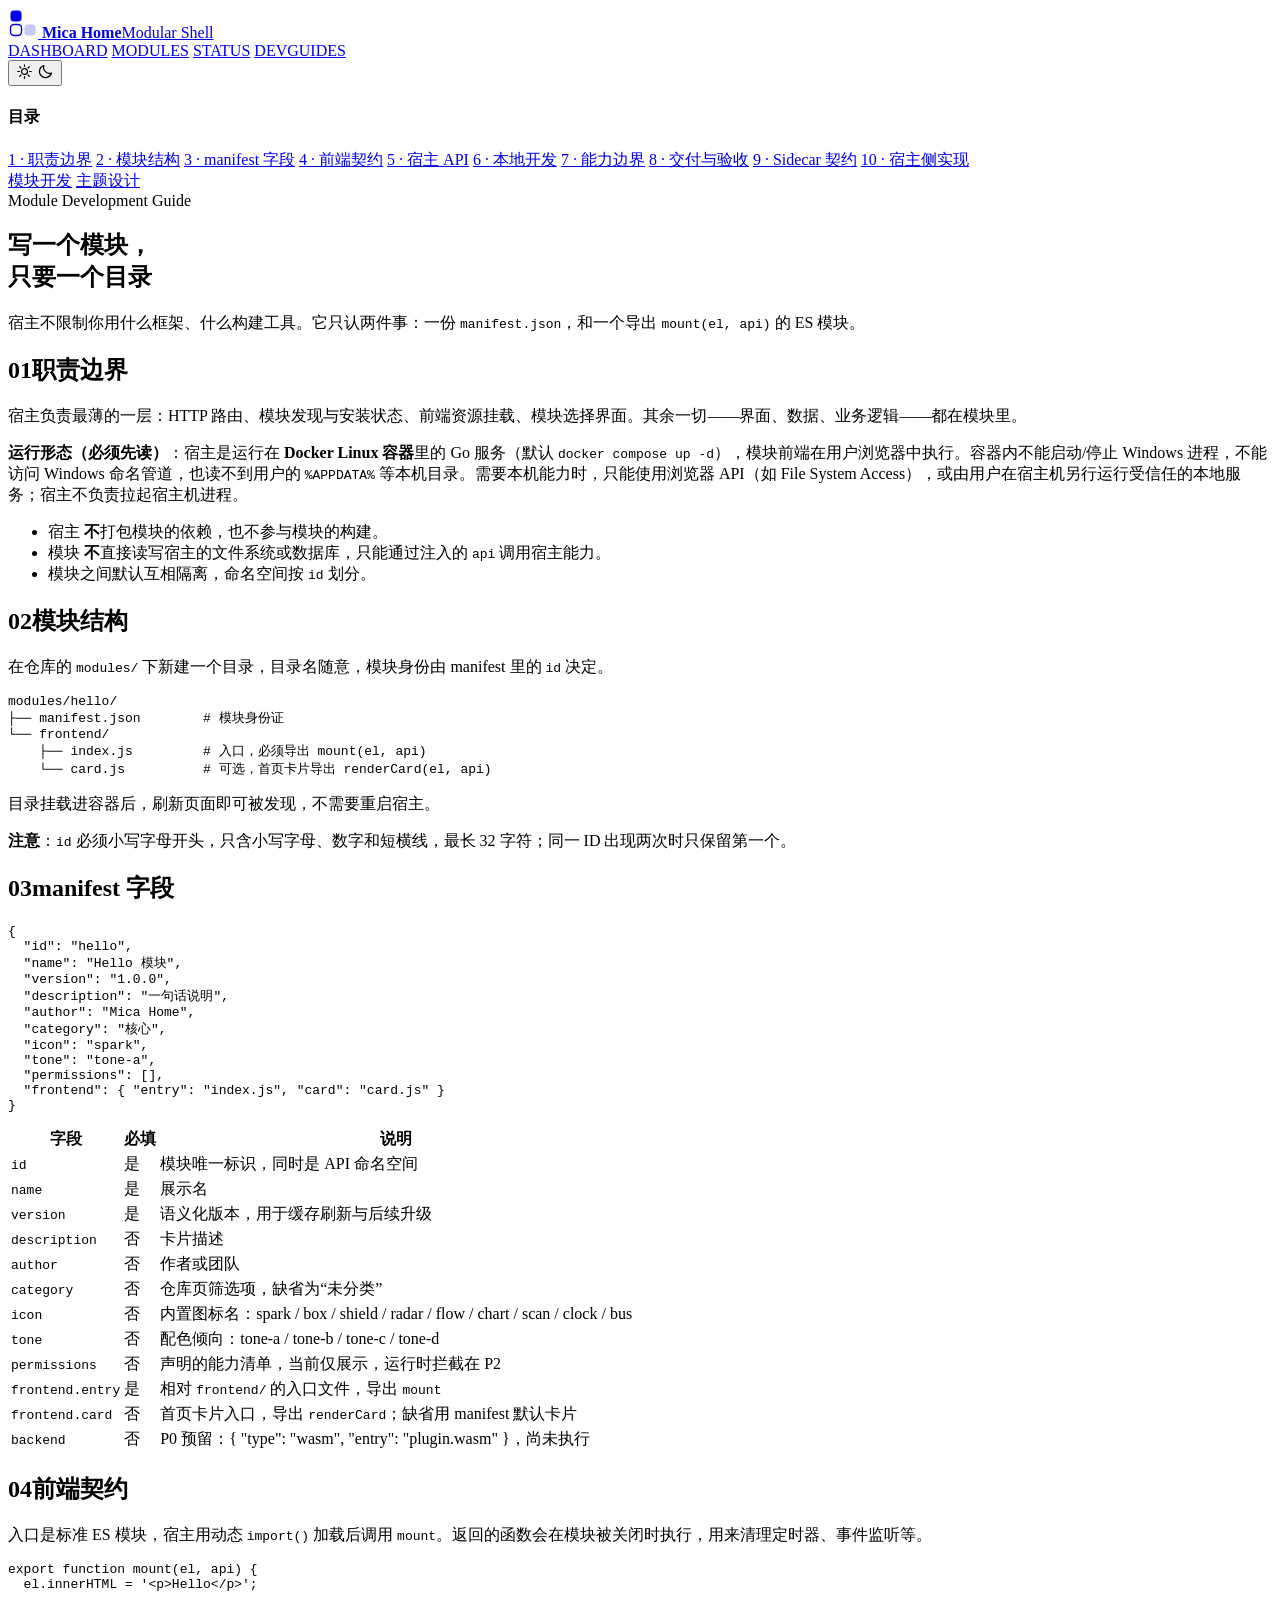
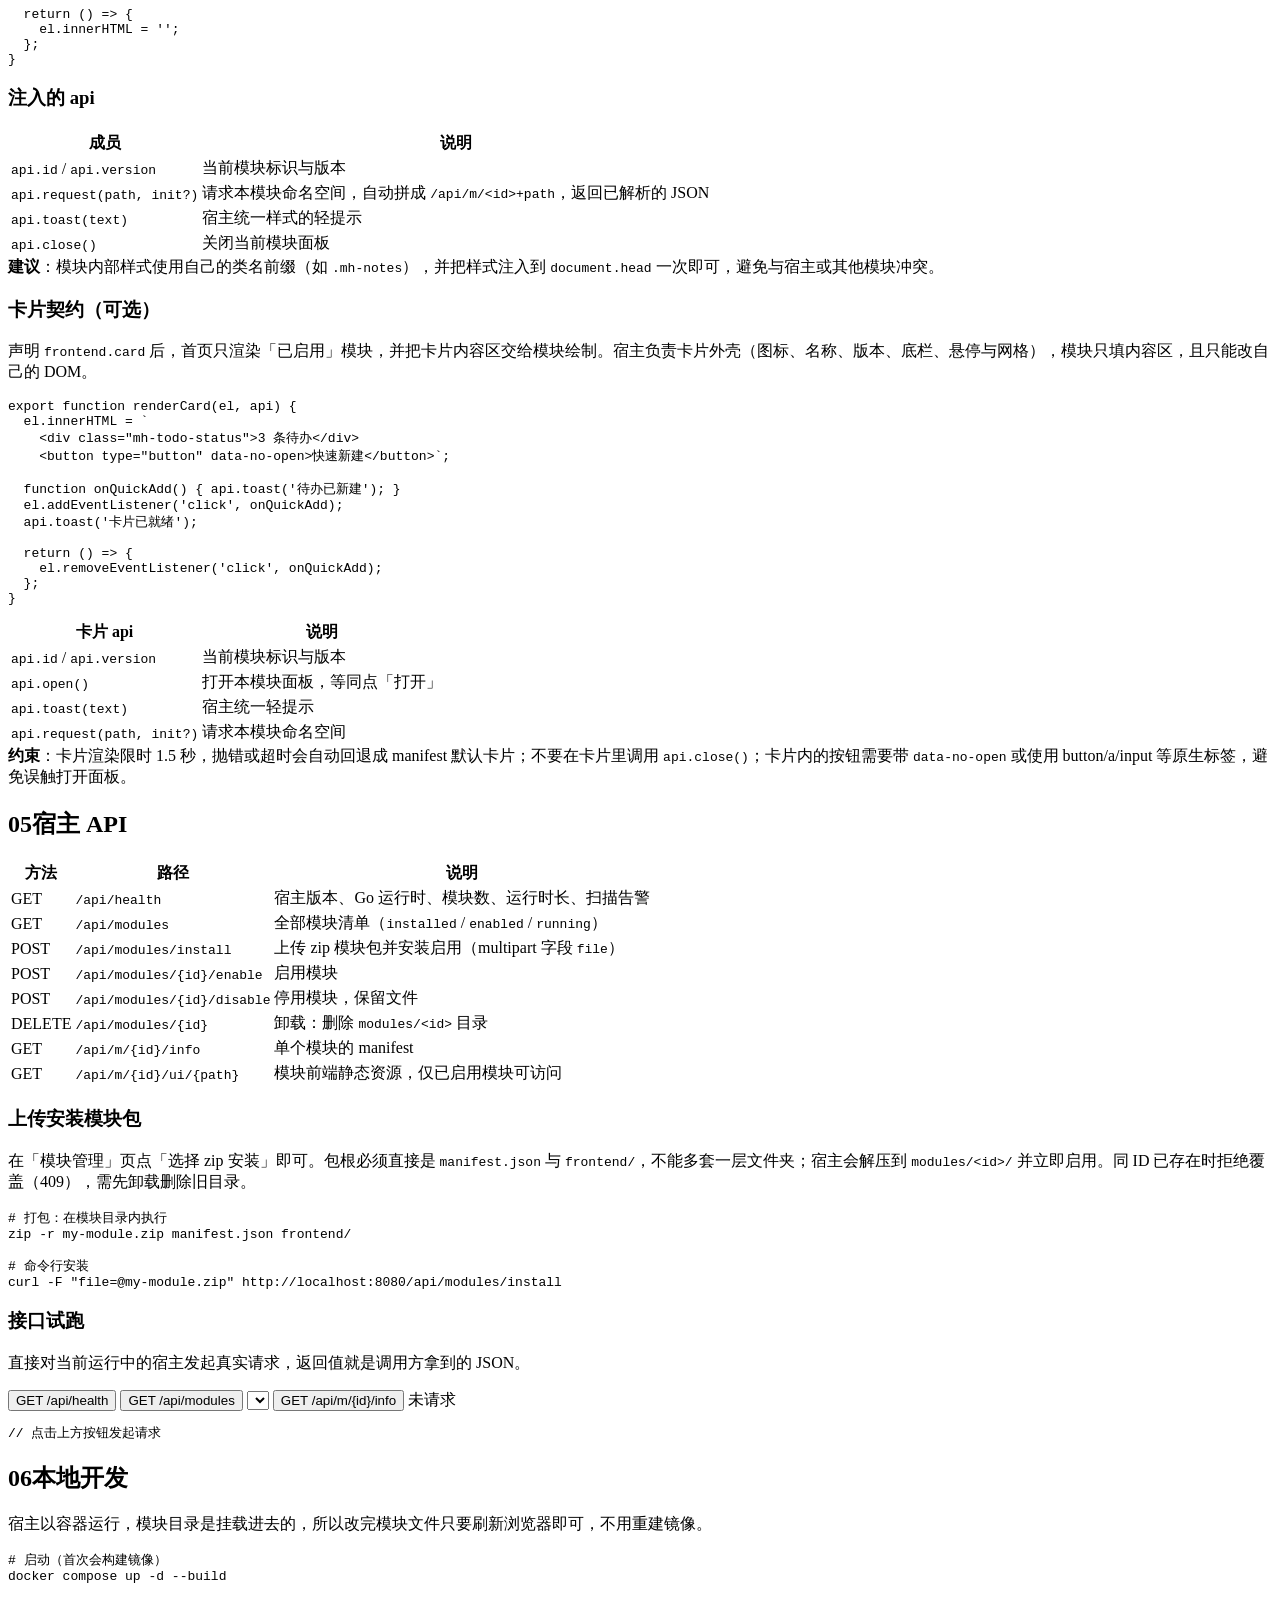
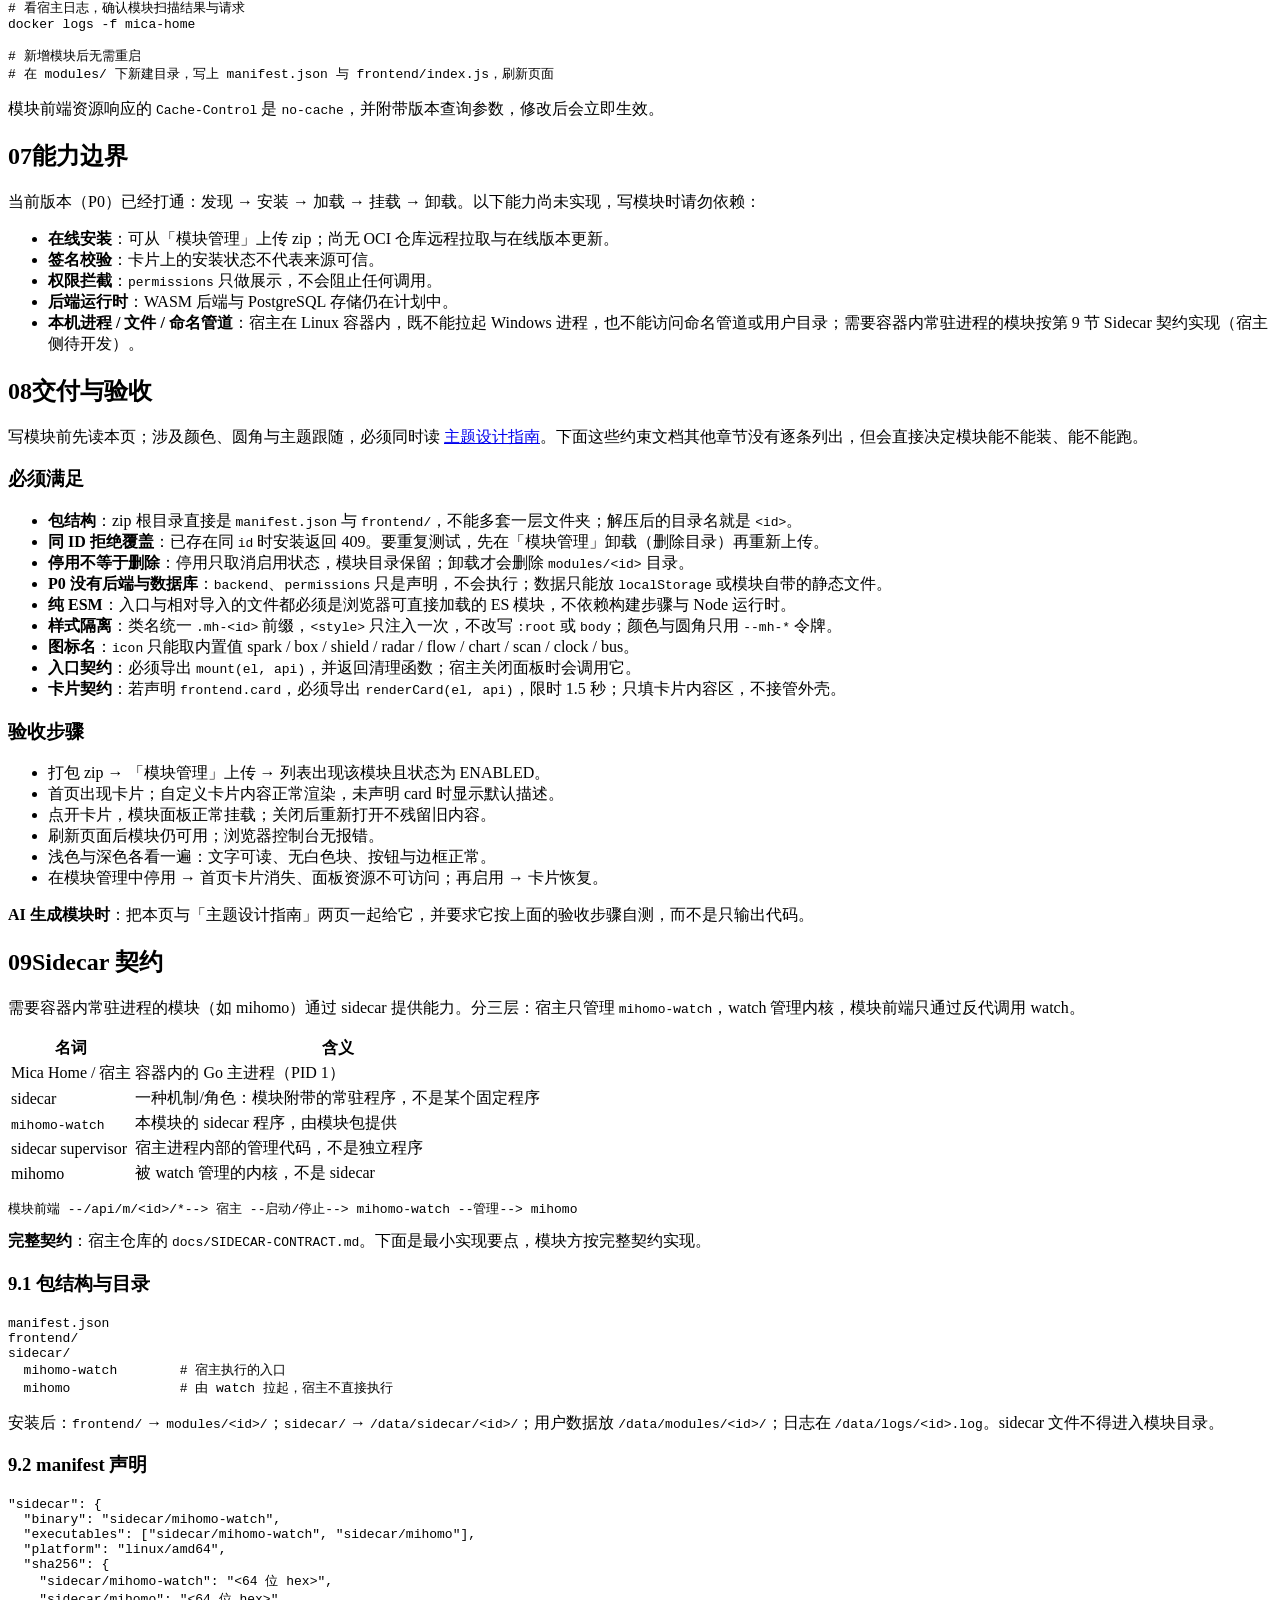
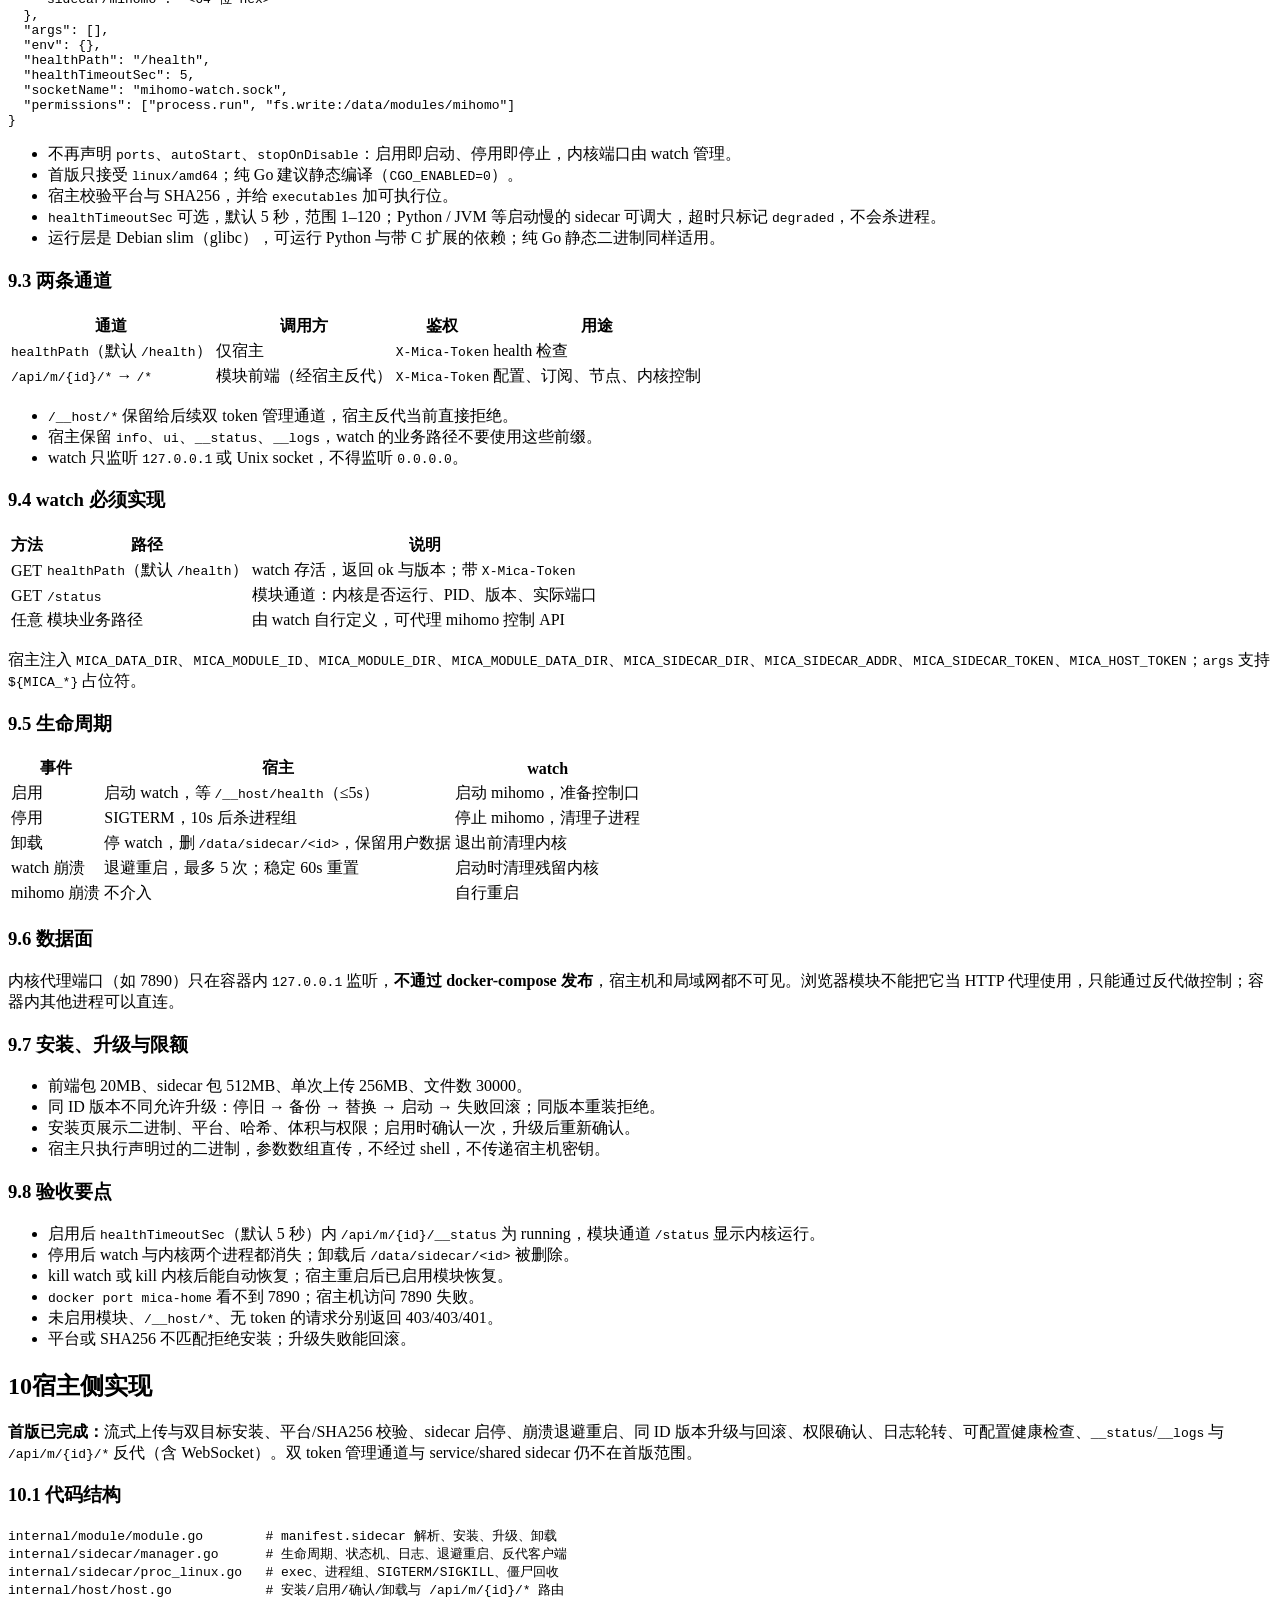
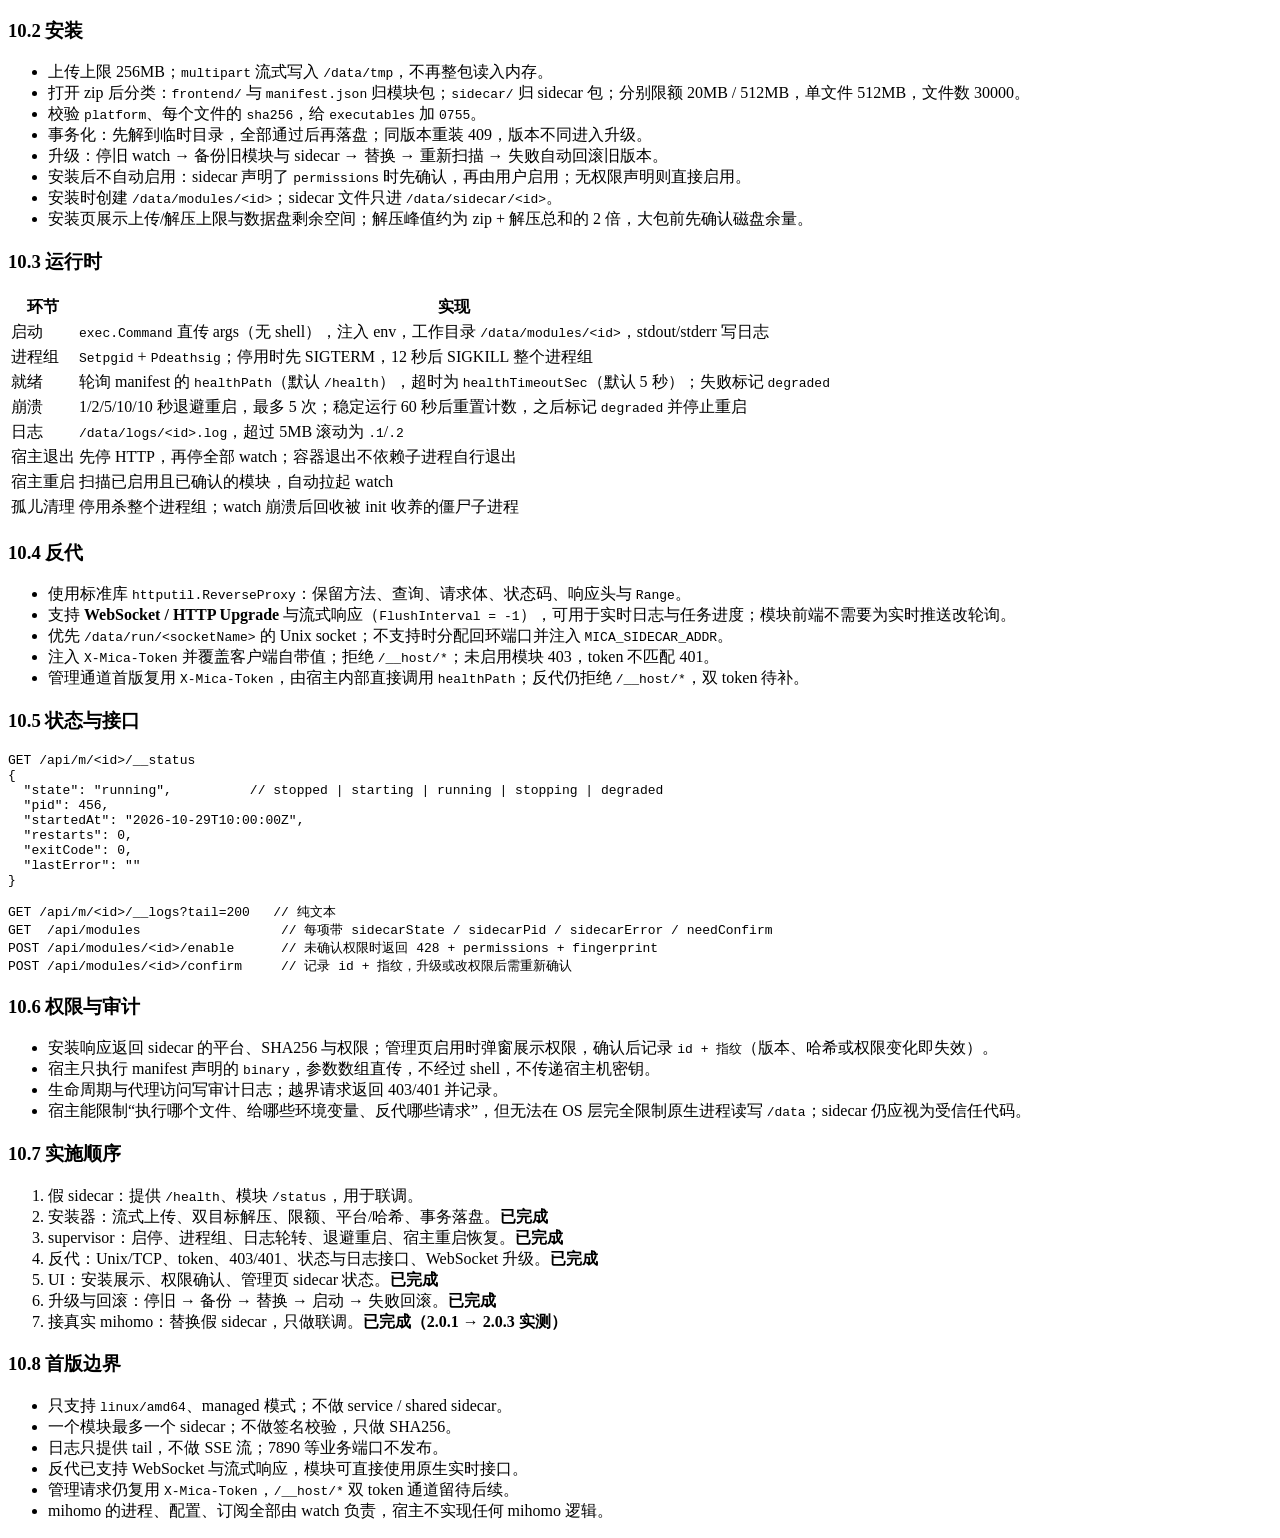
==== commit f29bbc38: "feat: 支持 glibc sidecar、大包、可配置健康检查与 WebSocket 反代" ====
--- a/web/docs-modules.html
+++ b/web/docs-modules.html
@@ -293,14 +293,17 @@
   },
   "args": [],
   "env": {},
-  "healthPath": "/__host/health",
+  "healthPath": "/health",
+  "healthTimeoutSec": 5,
   "socketName": "mihomo-watch.sock",
   "permissions": ["process.run", "fs.write:/data/modules/mihomo"]
 }</code></pre>
       <ul class="plain">
         <li>不再声明 <code>ports</code>、<code>autoStart</code>、<code>stopOnDisable</code>：启用即启动、停用即停止，内核端口由 watch 管理。</li>
-        <li>首版只接受 <code>linux/amd64</code>，二进制必须静态编译（<code>CGO_ENABLED=0</code>）。</li>
+        <li>首版只接受 <code>linux/amd64</code>；纯 Go 建议静态编译（<code>CGO_ENABLED=0</code>）。</li>
         <li>宿主校验平台与 SHA256，并给 <code>executables</code> 加可执行位。</li>
+        <li><code>healthTimeoutSec</code> 可选，默认 5 秒，范围 1–120；Python / JVM 等启动慢的 sidecar 可调大，超时只标记 <code>degraded</code>，不会杀进程。</li>
+        <li>运行层是 Debian slim（glibc），可运行 Python 与带 C 扩展的依赖；纯 Go 静态二进制同样适用。</li>
       </ul>
 
       <h3>9.3 两条通道</h3>
@@ -345,7 +348,7 @@
 
       <h3>9.7 安装、升级与限额</h3>
       <ul class="plain">
-        <li>前端包 20MB、sidecar 包 128MB、单次上传 160MB。</li>
+        <li>前端包 20MB、sidecar 包 512MB、单次上传 256MB、文件数 30000。</li>
         <li>同 ID 版本不同允许升级：停旧 → 备份 → 替换 → 启动 → 失败回滚；同版本重装拒绝。</li>
         <li>安装页展示二进制、平台、哈希、体积与权限；启用时确认一次，升级后重新确认。</li>
         <li>宿主只执行声明过的二进制，参数数组直传，不经过 shell，不传递宿主机密钥。</li>
@@ -353,7 +356,7 @@
 
       <h3>9.8 验收要点</h3>
       <ul class="plain">
-        <li>启用后 5 秒内 <code>/api/m/{id}/__status</code> 为 running，模块通道 <code>/status</code> 显示内核运行。</li>
+        <li>启用后 <code>healthTimeoutSec</code>（默认 5 秒）内 <code>/api/m/{id}/__status</code> 为 running，模块通道 <code>/status</code> 显示内核运行。</li>
         <li>停用后 watch 与内核两个进程都消失；卸载后 <code>/data/sidecar/&lt;id&gt;</code> 被删除。</li>
         <li>kill watch 或 kill 内核后能自动恢复；宿主重启后已启用模块恢复。</li>
         <li><code>docker port mica-home</code> 看不到 7890；宿主机访问 7890 失败。</li>
@@ -364,7 +367,7 @@
 
     <section id="impl">
       <h2><span class="n">10</span>宿主侧实现</h2>
-      <p><b>首版已完成：</b>流式上传与双目标安装、平台/SHA256 校验、sidecar 启停、崩溃退避重启、同 ID 版本升级与回滚、权限确认、日志轮转、<code>__status</code>/<code>__logs</code> 与 <code>/api/m/{id}/*</code> 反代。双 token 管理通道与 service/shared sidecar 仍不在首版范围。</p>
+      <p><b>首版已完成：</b>流式上传与双目标安装、平台/SHA256 校验、sidecar 启停、崩溃退避重启、同 ID 版本升级与回滚、权限确认、日志轮转、可配置健康检查、<code>__status</code>/<code>__logs</code> 与 <code>/api/m/{id}/*</code> 反代（含 WebSocket）。双 token 管理通道与 service/shared sidecar 仍不在首版范围。</p>
 
       <h3>10.1 代码结构</h3>
       <pre><code>internal/module/module.go        # manifest.sidecar 解析、安装、升级、卸载
@@ -374,13 +377,14 @@
 
       <h3>10.2 安装</h3>
       <ul class="plain">
-        <li>上传上限 160MB；<code>multipart</code> 流式写入 <code>/data/tmp</code>，不再整包读入内存。</li>
-        <li>打开 zip 后分类：<code>frontend/</code> 与 <code>manifest.json</code> 归模块包；<code>sidecar/</code> 归 sidecar 包；分别限额 20MB / 128MB。</li>
+        <li>上传上限 256MB；<code>multipart</code> 流式写入 <code>/data/tmp</code>，不再整包读入内存。</li>
+        <li>打开 zip 后分类：<code>frontend/</code> 与 <code>manifest.json</code> 归模块包；<code>sidecar/</code> 归 sidecar 包；分别限额 20MB / 512MB，单文件 512MB，文件数 30000。</li>
         <li>校验 <code>platform</code>、每个文件的 <code>sha256</code>，给 <code>executables</code> 加 <code>0755</code>。</li>
         <li>事务化：先解到临时目录，全部通过后再落盘；同版本重装 409，版本不同进入升级。</li>
         <li>升级：停旧 watch → 备份旧模块与 sidecar → 替换 → 重新扫描 → 失败自动回滚旧版本。</li>
         <li>安装后不自动启用：sidecar 声明了 <code>permissions</code> 时先确认，再由用户启用；无权限声明则直接启用。</li>
         <li>安装时创建 <code>/data/modules/&lt;id&gt;</code>；sidecar 文件只进 <code>/data/sidecar/&lt;id&gt;</code>。</li>
+        <li>安装页展示上传/解压上限与数据盘剩余空间；解压峰值约为 zip + 解压总和的 2 倍，大包前先确认磁盘余量。</li>
       </ul>
 
       <h3>10.3 运行时</h3>
@@ -389,7 +393,7 @@
         <tbody>
           <tr><td>启动</td><td><code>exec.Command</code> 直传 args（无 shell），注入 env，工作目录 <code>/data/modules/&lt;id&gt;</code>，stdout/stderr 写日志</td></tr>
           <tr><td>进程组</td><td><code>Setpgid</code> + <code>Pdeathsig</code>；停用时先 SIGTERM，12 秒后 SIGKILL 整个进程组</td></tr>
-          <tr><td>就绪</td><td>轮询 manifest 的 <code>healthPath</code>（默认 <code>/health</code>），≤5 秒；失败标记 <code>degraded</code></td></tr>
+          <tr><td>就绪</td><td>轮询 manifest 的 <code>healthPath</code>（默认 <code>/health</code>），超时为 <code>healthTimeoutSec</code>（默认 5 秒）；失败标记 <code>degraded</code></td></tr>
           <tr><td>崩溃</td><td>1/2/5/10/10 秒退避重启，最多 5 次；稳定运行 60 秒后重置计数，之后标记 <code>degraded</code> 并停止重启</td></tr>
           <tr><td>日志</td><td><code>/data/logs/&lt;id&gt;.log</code>，超过 5MB 滚动为 <code>.1</code>/<code>.2</code></td></tr>
           <tr><td>宿主退出</td><td>先停 HTTP，再停全部 watch；容器退出不依赖子进程自行退出</td></tr>
@@ -400,10 +404,10 @@
 
       <h3>10.4 反代</h3>
       <ul class="plain">
-        <li>路由优先级：<code>/info</code>、<code>/ui/*</code>、<code>/__status</code>、<code>/__logs</code> 由宿主处理；其余 <code>ANY /api/m/{id}/{path...}</code> 才转发。</li>
+        <li>使用标准库 <code>httputil.ReverseProxy</code>：保留方法、查询、请求体、状态码、响应头与 <code>Range</code>。</li>
+        <li>支持 <b>WebSocket / HTTP Upgrade</b> 与流式响应（<code>FlushInterval = -1</code>），可用于实时日志与任务进度；模块前端不需要为实时推送改轮询。</li>
         <li>优先 <code>/data/run/&lt;socketName&gt;</code> 的 Unix socket；不支持时分配回环端口并注入 <code>MICA_SIDECAR_ADDR</code>。</li>
-        <li>转发保留方法、查询、请求体、状态码与 <code>Content-Type</code>；过滤 hop-by-hop 头。</li>
-        <li>注入 <code>X-Mica-Token</code>；拒绝 <code>/__host/*</code>；未启用模块 403，token 不匹配 401。</li>
+        <li>注入 <code>X-Mica-Token</code> 并覆盖客户端自带值；拒绝 <code>/__host/*</code>；未启用模块 403，token 不匹配 401。</li>
         <li>管理通道首版复用 <code>X-Mica-Token</code>，由宿主内部直接调用 <code>healthPath</code>；反代仍拒绝 <code>/__host/*</code>，双 token 待补。</li>
       </ul>
 
@@ -436,7 +440,7 @@
         <li>假 sidecar：提供 <code>/health</code>、模块 <code>/status</code>，用于联调。</li>
         <li>安装器：流式上传、双目标解压、限额、平台/哈希、事务落盘。<b>已完成</b></li>
         <li>supervisor：启停、进程组、日志轮转、退避重启、宿主重启恢复。<b>已完成</b></li>
-        <li>反代：Unix/TCP、token、403/401、状态与日志接口。<b>已完成</b></li>
+        <li>反代：Unix/TCP、token、403/401、状态与日志接口、WebSocket 升级。<b>已完成</b></li>
         <li>UI：安装展示、权限确认、管理页 sidecar 状态。<b>已完成</b></li>
         <li>升级与回滚：停旧 → 备份 → 替换 → 启动 → 失败回滚。<b>已完成</b></li>
         <li>接真实 mihomo：替换假 sidecar，只做联调。<b>已完成（2.0.1 → 2.0.3 实测）</b></li>
@@ -447,6 +451,7 @@
         <li>只支持 <code>linux/amd64</code>、managed 模式；不做 service / shared sidecar。</li>
         <li>一个模块最多一个 sidecar；不做签名校验，只做 SHA256。</li>
         <li>日志只提供 tail，不做 SSE 流；7890 等业务端口不发布。</li>
+        <li>反代已支持 WebSocket 与流式响应，模块可直接使用原生实时接口。</li>
         <li>管理请求仍复用 <code>X-Mica-Token</code>，<code>/__host/*</code> 双 token 通道留待后续。</li>
         <li>mihomo 的进程、配置、订阅全部由 watch 负责，宿主不实现任何 mihomo 逻辑。</li>
       </ul>
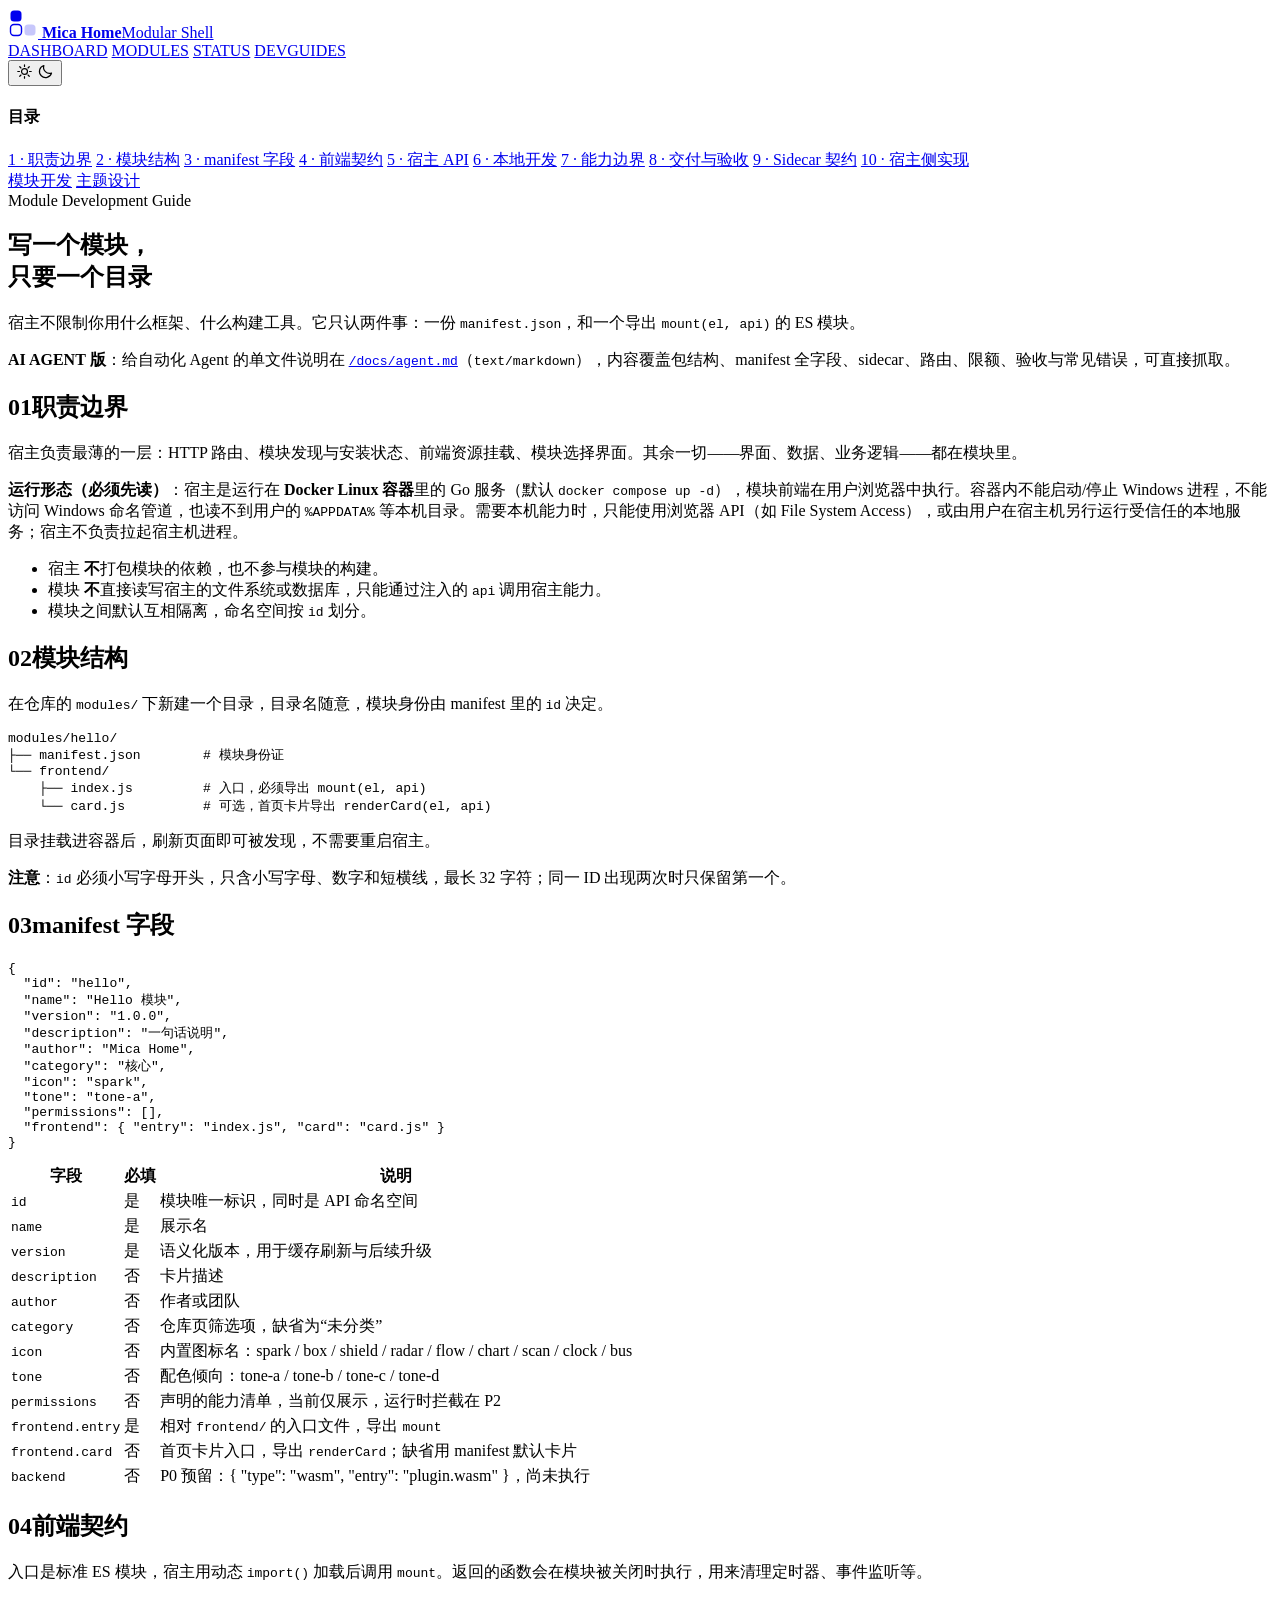
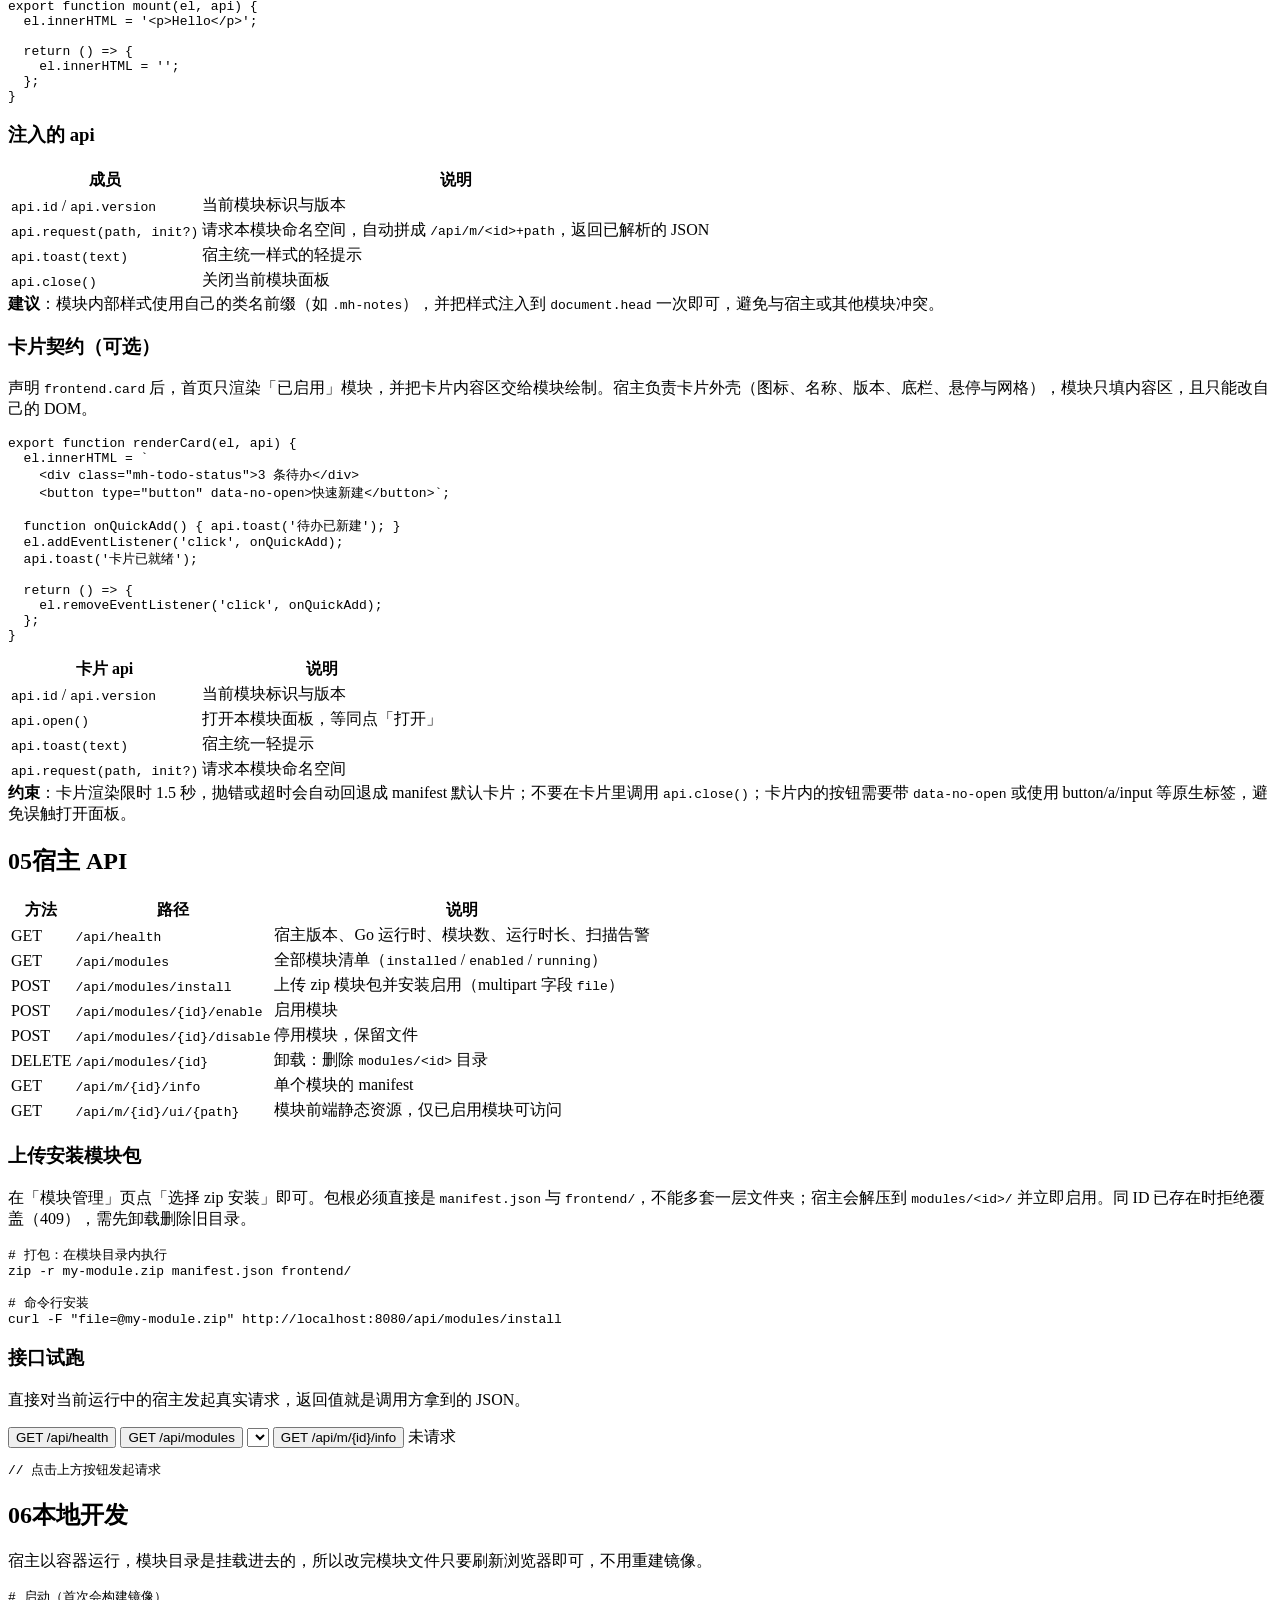
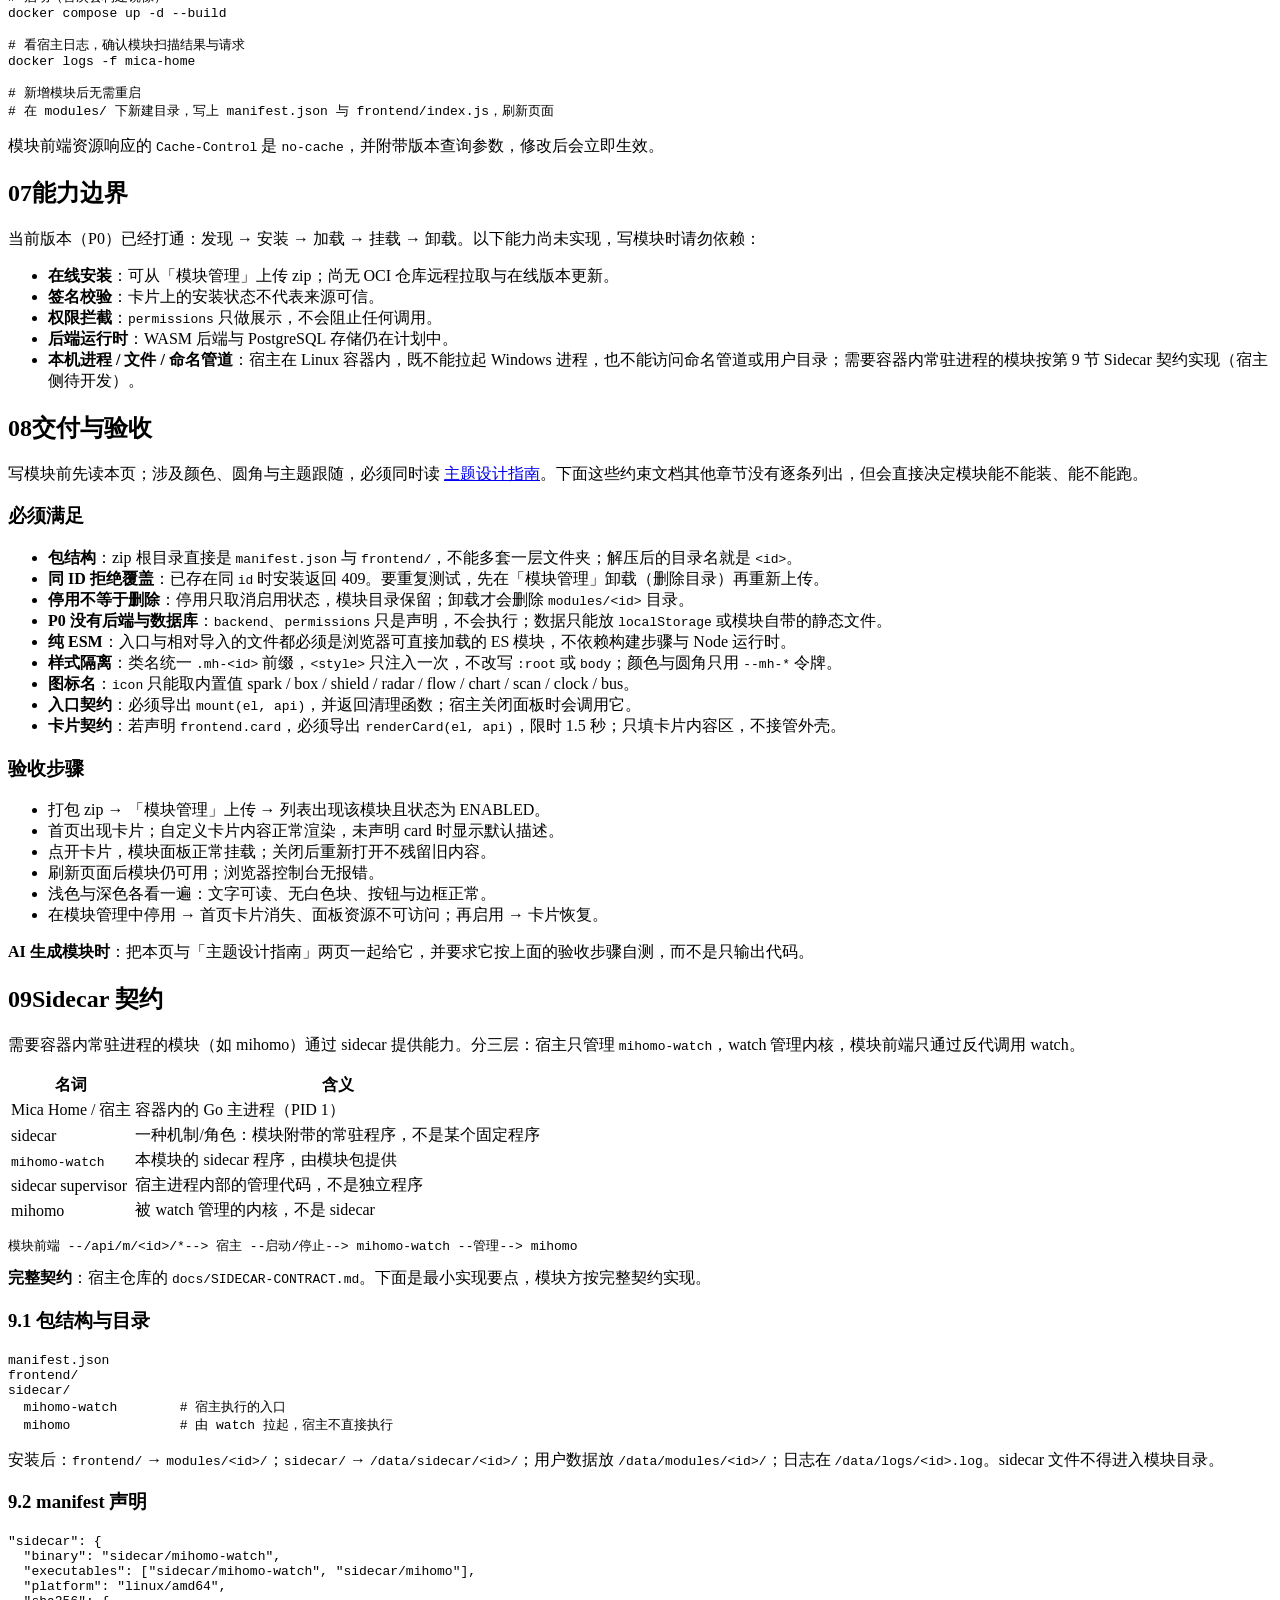
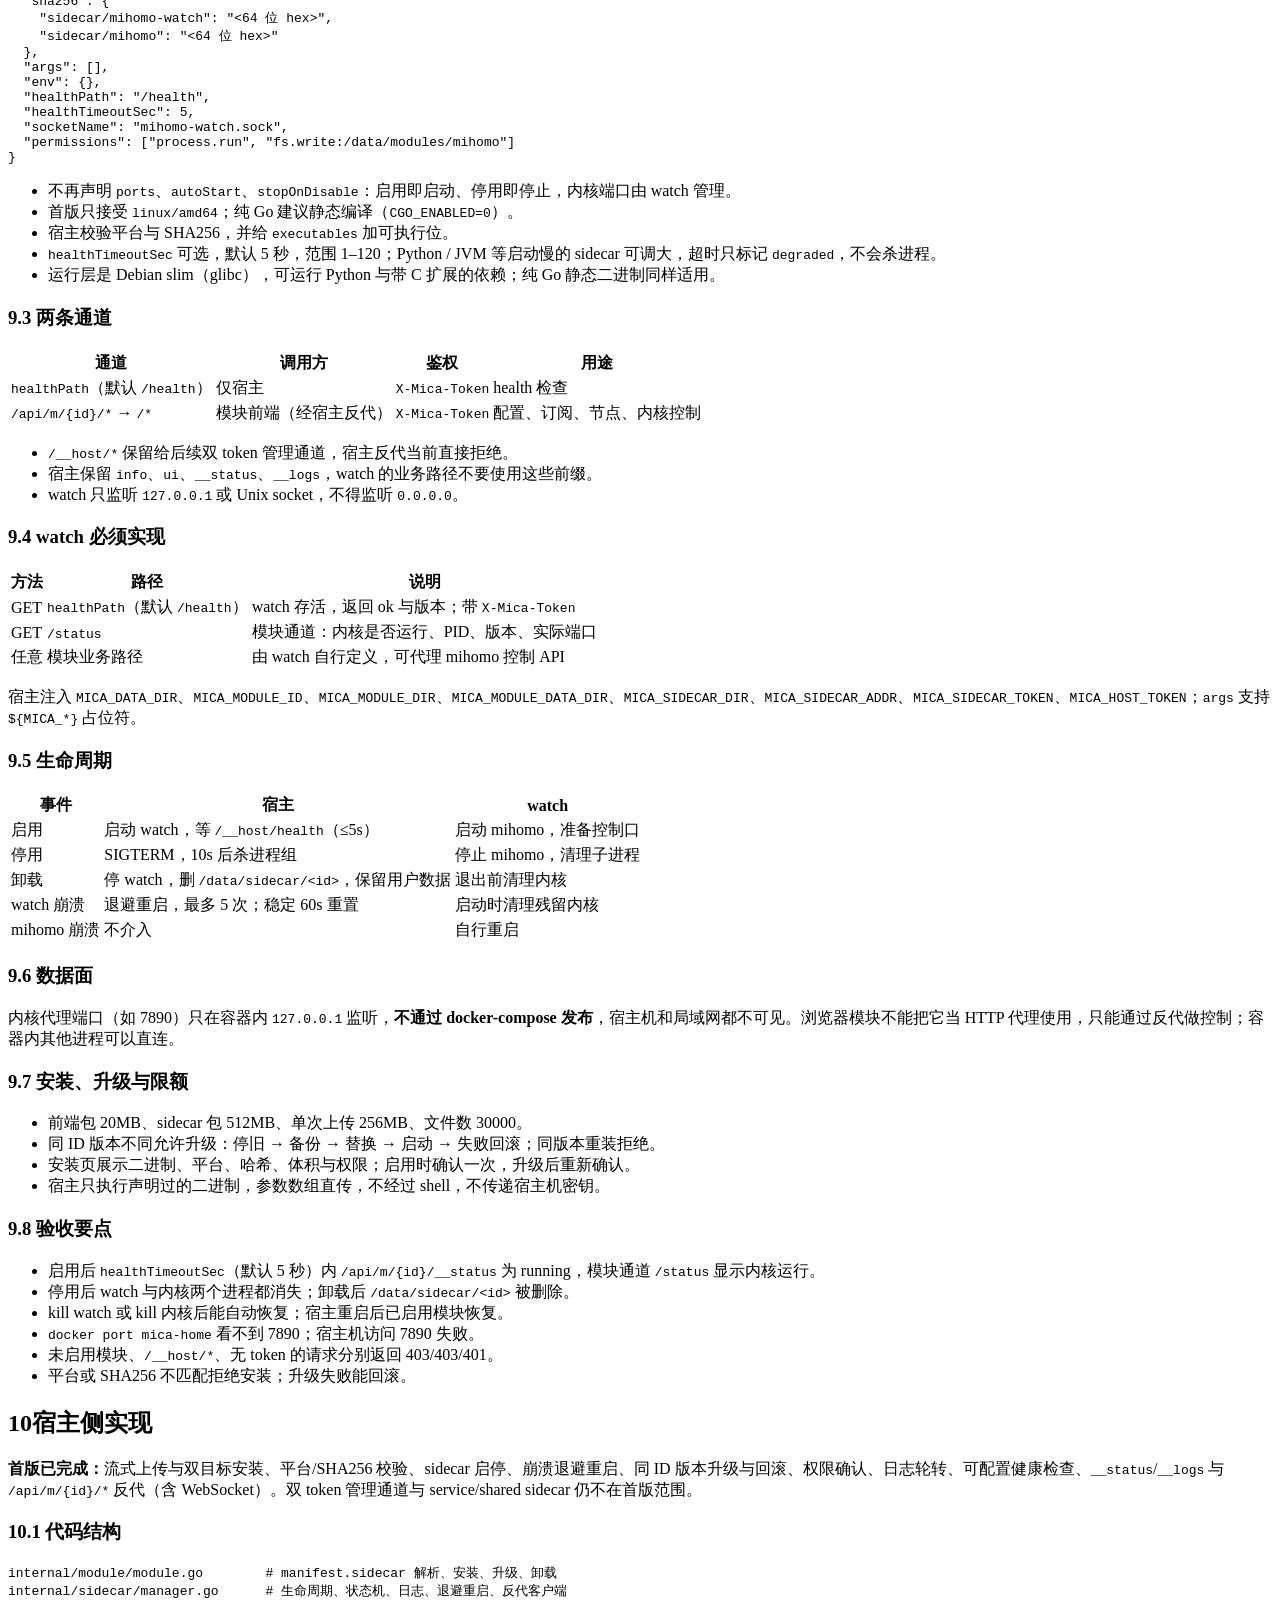
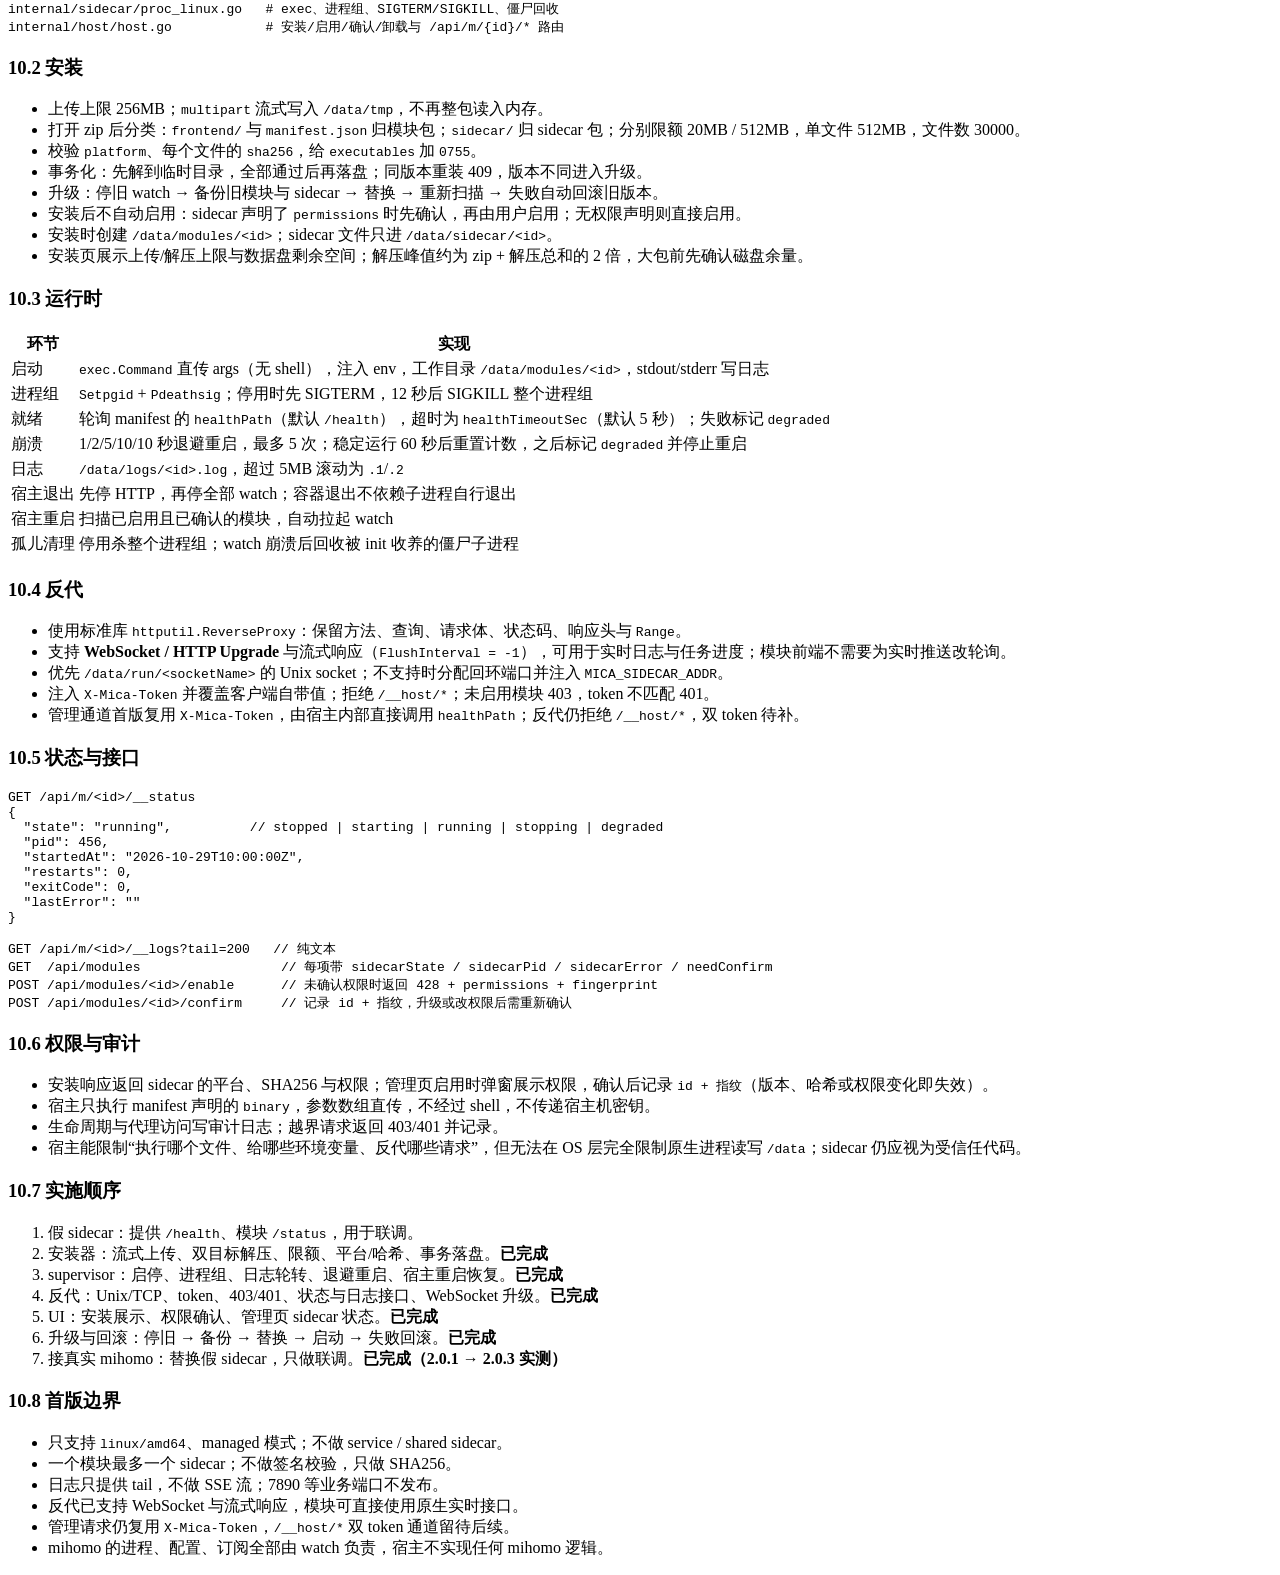
==== commit 7ddb917a: "docs: 新增面向 AI Agent 的开发说明 /docs/agent.md" ====
--- a/web/docs-modules.html
+++ b/web/docs-modules.html
@@ -63,6 +63,7 @@
       <h1>写一个模块，<br>只要一个目录</h1>
       <p>宿主不限制你用什么框架、什么构建工具。它只认两件事：一份 <code>manifest.json</code>，和一个导出 <code>mount(el, api)</code> 的 ES 模块。</p>
     </div>
+    <div class="note"><b>AI AGENT 版</b>：给自动化 Agent 的单文件说明在 <a href="/docs/agent.md"><code>/docs/agent.md</code></a>（<code>text/markdown</code>），内容覆盖包结构、manifest 全字段、sidecar、路由、限额、验收与常见错误，可直接抓取。</div>
 
     <section id="overview">
       <h2><span class="n">01</span>职责边界</h2>
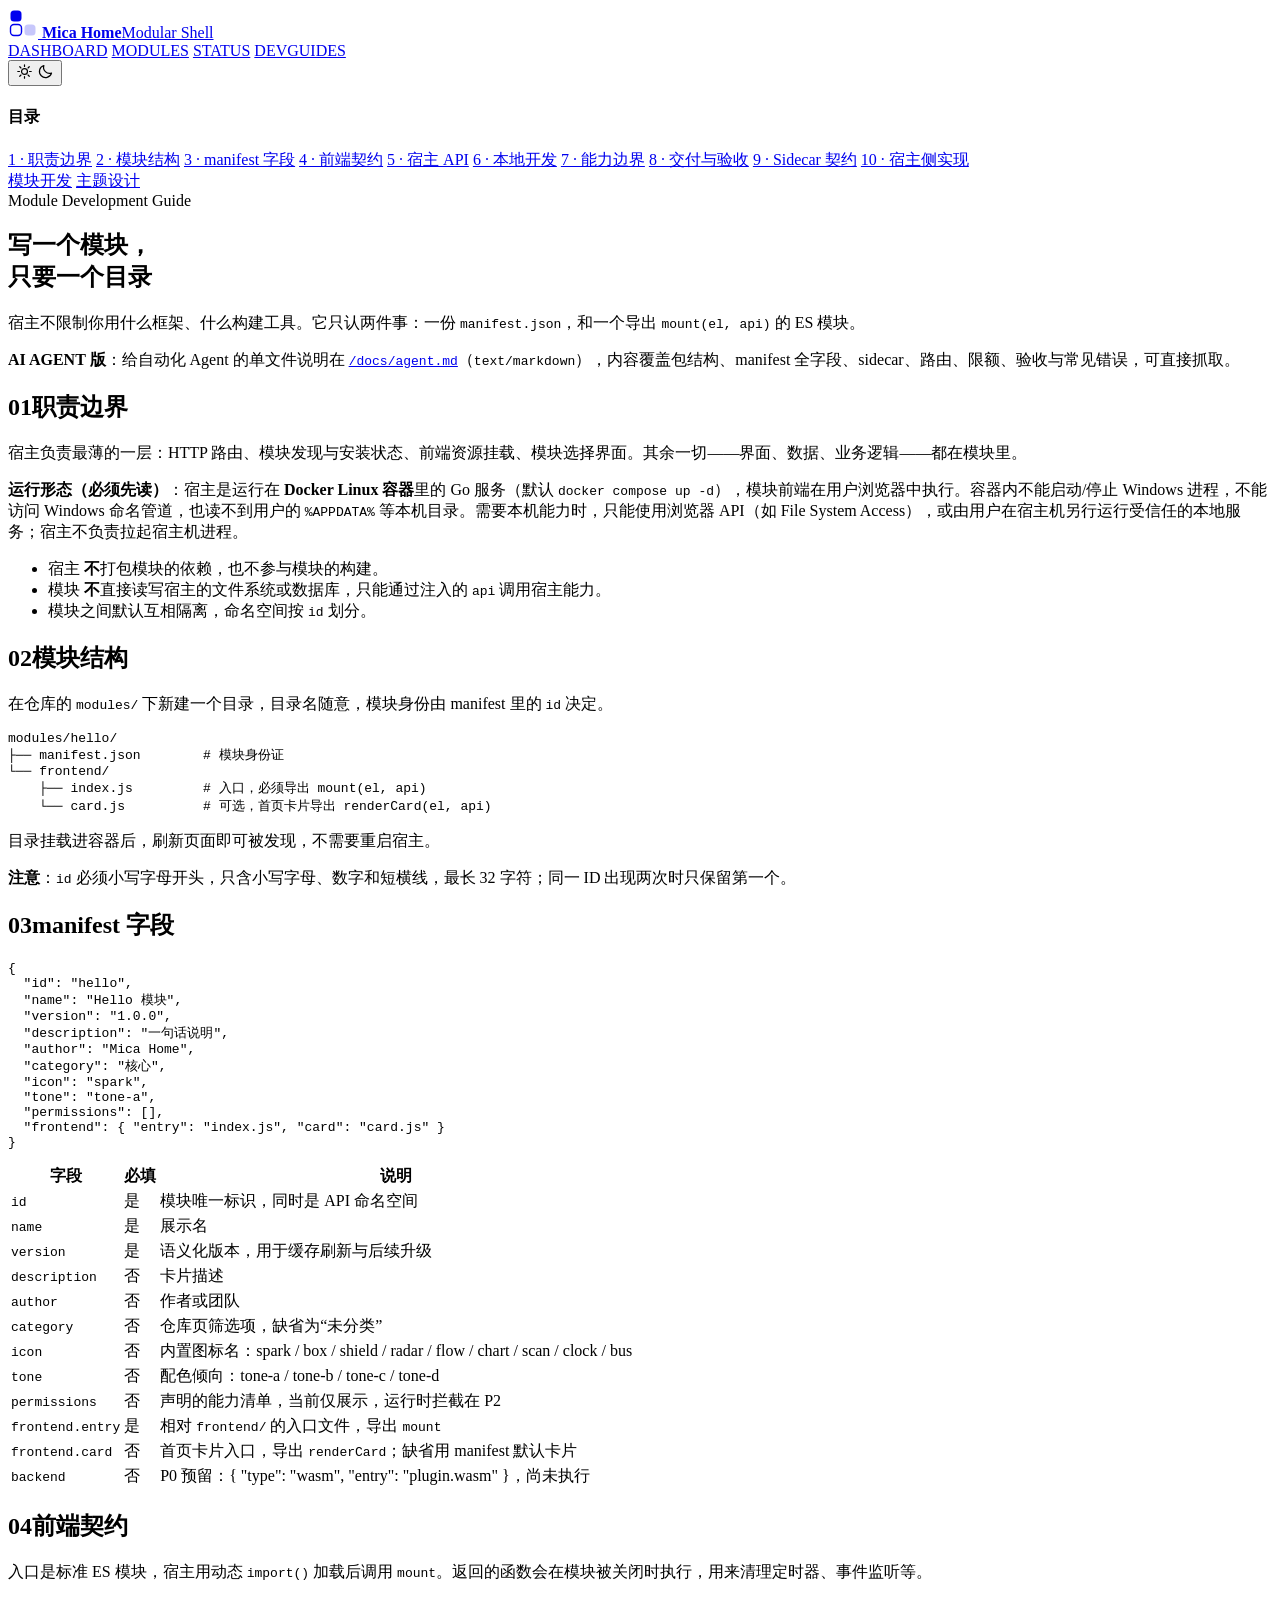
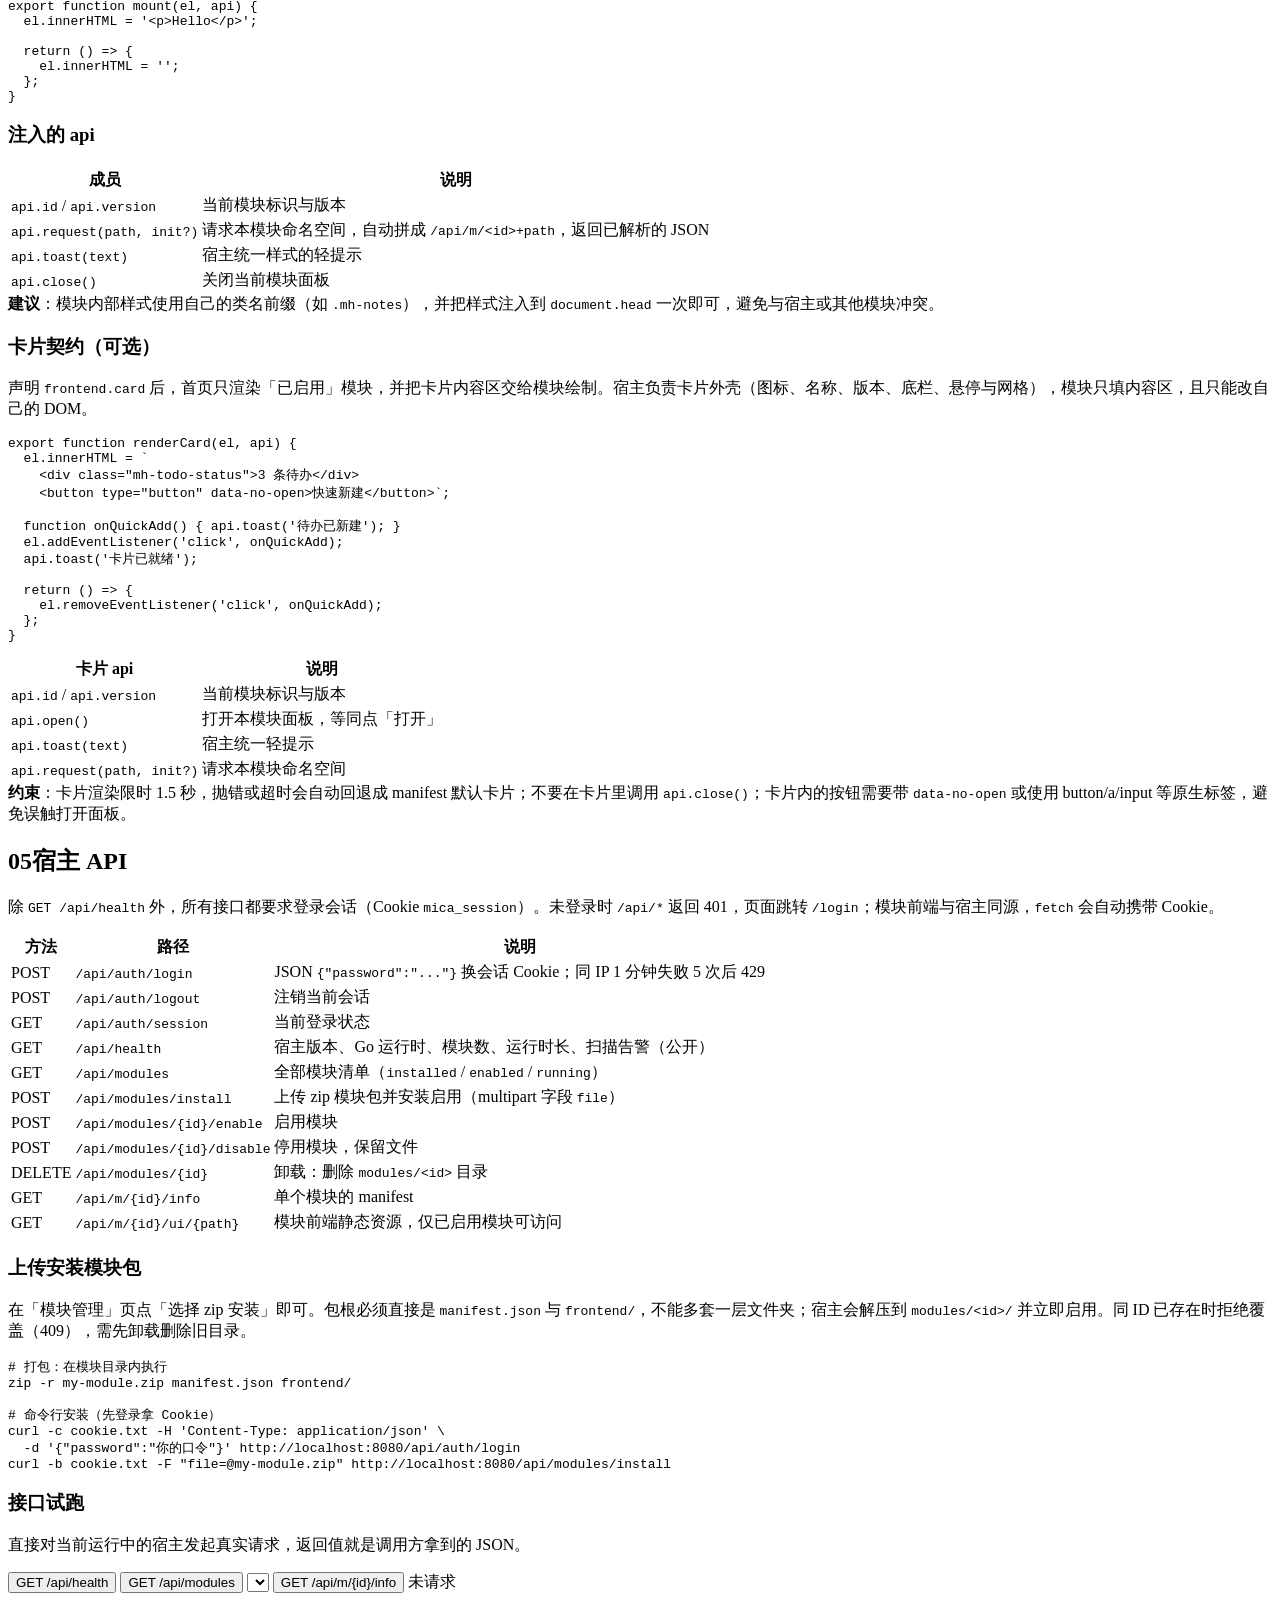
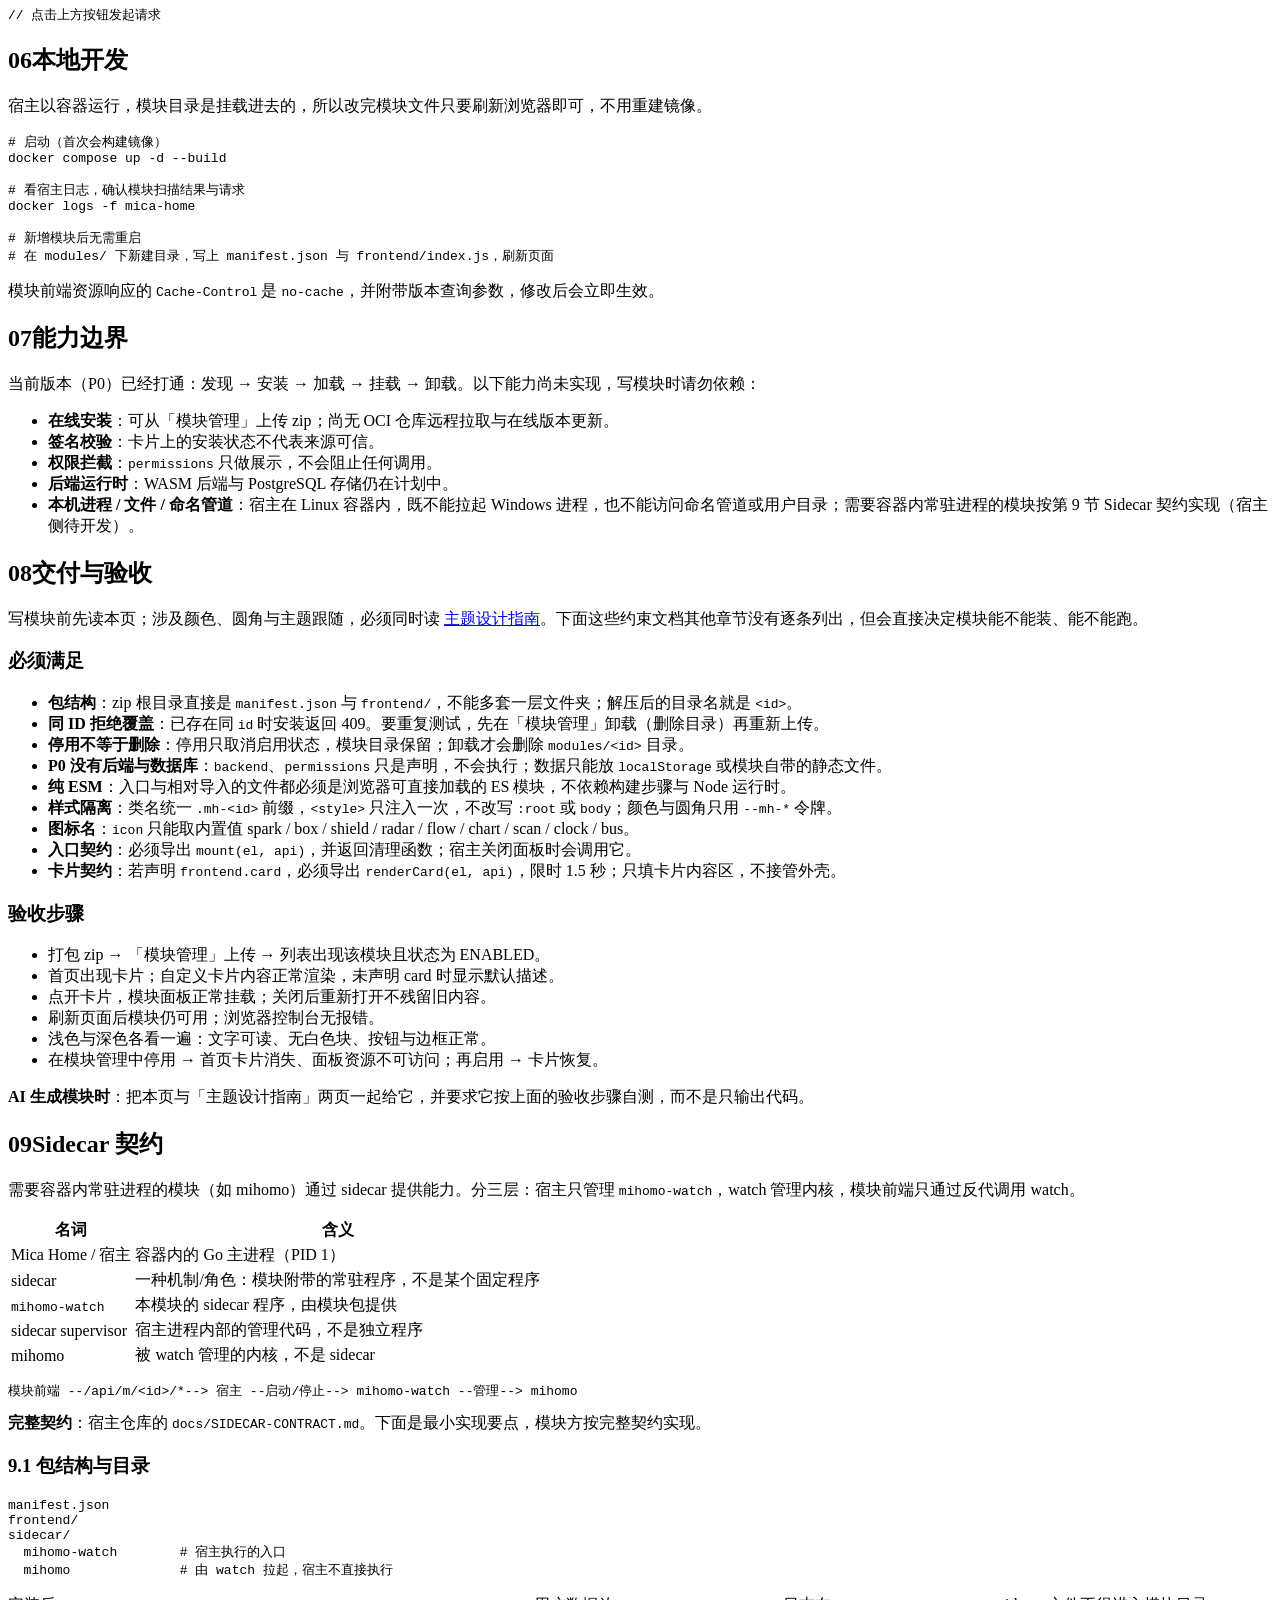
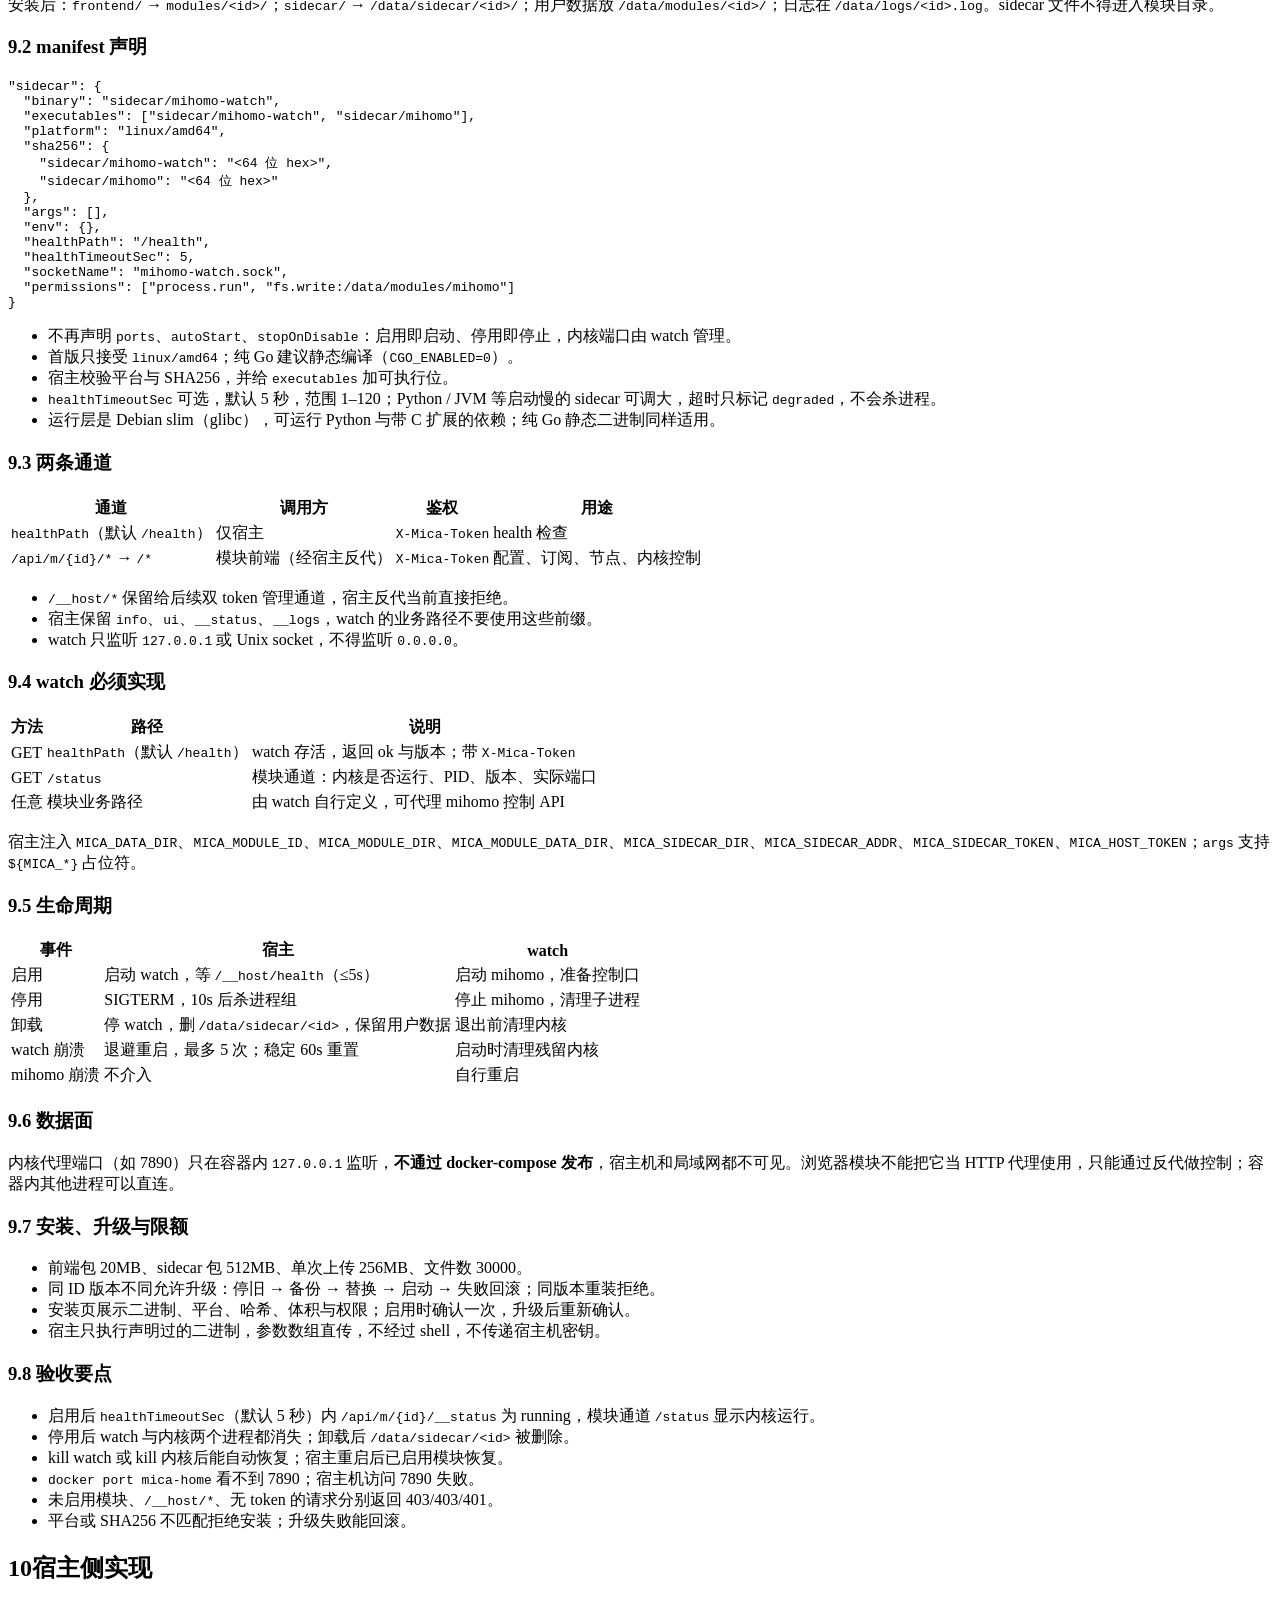
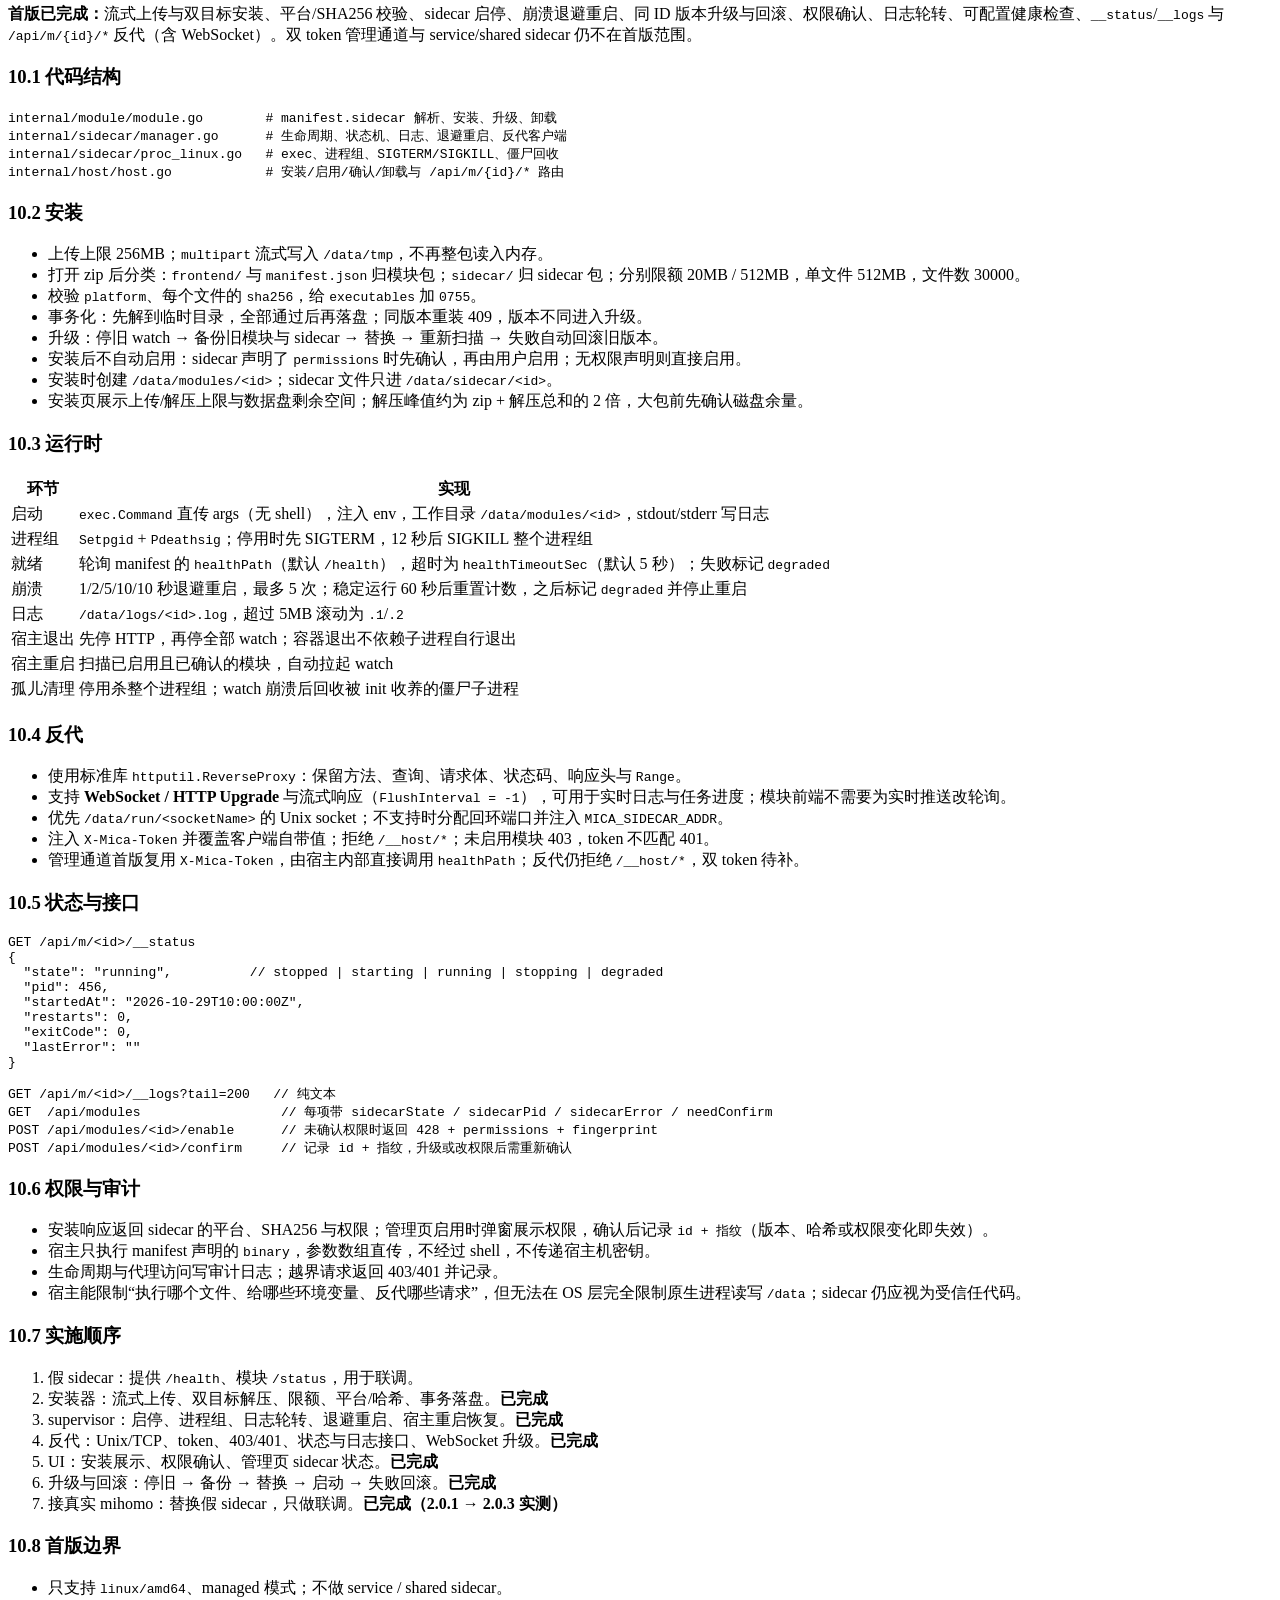
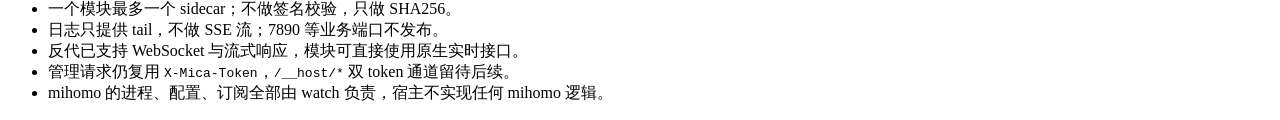
==== commit 79815e7f: "feat: 增加管理员登录与 CI，补充路线图与部署说明" ====
--- a/web/docs-modules.html
+++ b/web/docs-modules.html
@@ -172,10 +172,14 @@
 
     <section id="api">
       <h2><span class="n">05</span>宿主 API</h2>
+      <p>除 <code>GET /api/health</code> 外，所有接口都要求登录会话（Cookie <code>mica_session</code>）。未登录时 <code>/api/*</code> 返回 401，页面跳转 <code>/login</code>；模块前端与宿主同源，<code>fetch</code> 会自动携带 Cookie。</p>
       <table>
         <thead><tr><th>方法</th><th>路径</th><th>说明</th></tr></thead>
         <tbody>
-          <tr><td>GET</td><td><code>/api/health</code></td><td>宿主版本、Go 运行时、模块数、运行时长、扫描告警</td></tr>
+          <tr><td>POST</td><td><code>/api/auth/login</code></td><td>JSON <code>{"password":"..."}</code> 换会话 Cookie；同 IP 1 分钟失败 5 次后 429</td></tr>
+          <tr><td>POST</td><td><code>/api/auth/logout</code></td><td>注销当前会话</td></tr>
+          <tr><td>GET</td><td><code>/api/auth/session</code></td><td>当前登录状态</td></tr>
+          <tr><td>GET</td><td><code>/api/health</code></td><td>宿主版本、Go 运行时、模块数、运行时长、扫描告警（公开）</td></tr>
           <tr><td>GET</td><td><code>/api/modules</code></td><td>全部模块清单（<code>installed</code> / <code>enabled</code> / <code>running</code>）</td></tr>
           <tr><td>POST</td><td><code>/api/modules/install</code></td><td>上传 zip 模块包并安装启用（multipart 字段 <code>file</code>）</td></tr>
           <tr><td>POST</td><td><code>/api/modules/{id}/enable</code></td><td>启用模块</td></tr>
@@ -190,8 +194,10 @@
       <pre><code># 打包：在模块目录内执行
 zip -r my-module.zip manifest.json frontend/
 
-# 命令行安装
-curl -F "file=@my-module.zip" http://localhost:8080/api/modules/install</code></pre>
+# 命令行安装（先登录拿 Cookie）
+curl -c cookie.txt -H 'Content-Type: application/json' \
+  -d '{"password":"你的口令"}' http://localhost:8080/api/auth/login
+curl -b cookie.txt -F "file=@my-module.zip" http://localhost:8080/api/modules/install</code></pre>
       <h3>接口试跑</h3>
       <p>直接对当前运行中的宿主发起真实请求，返回值就是调用方拿到的 JSON。</p>
       <div class="try">
